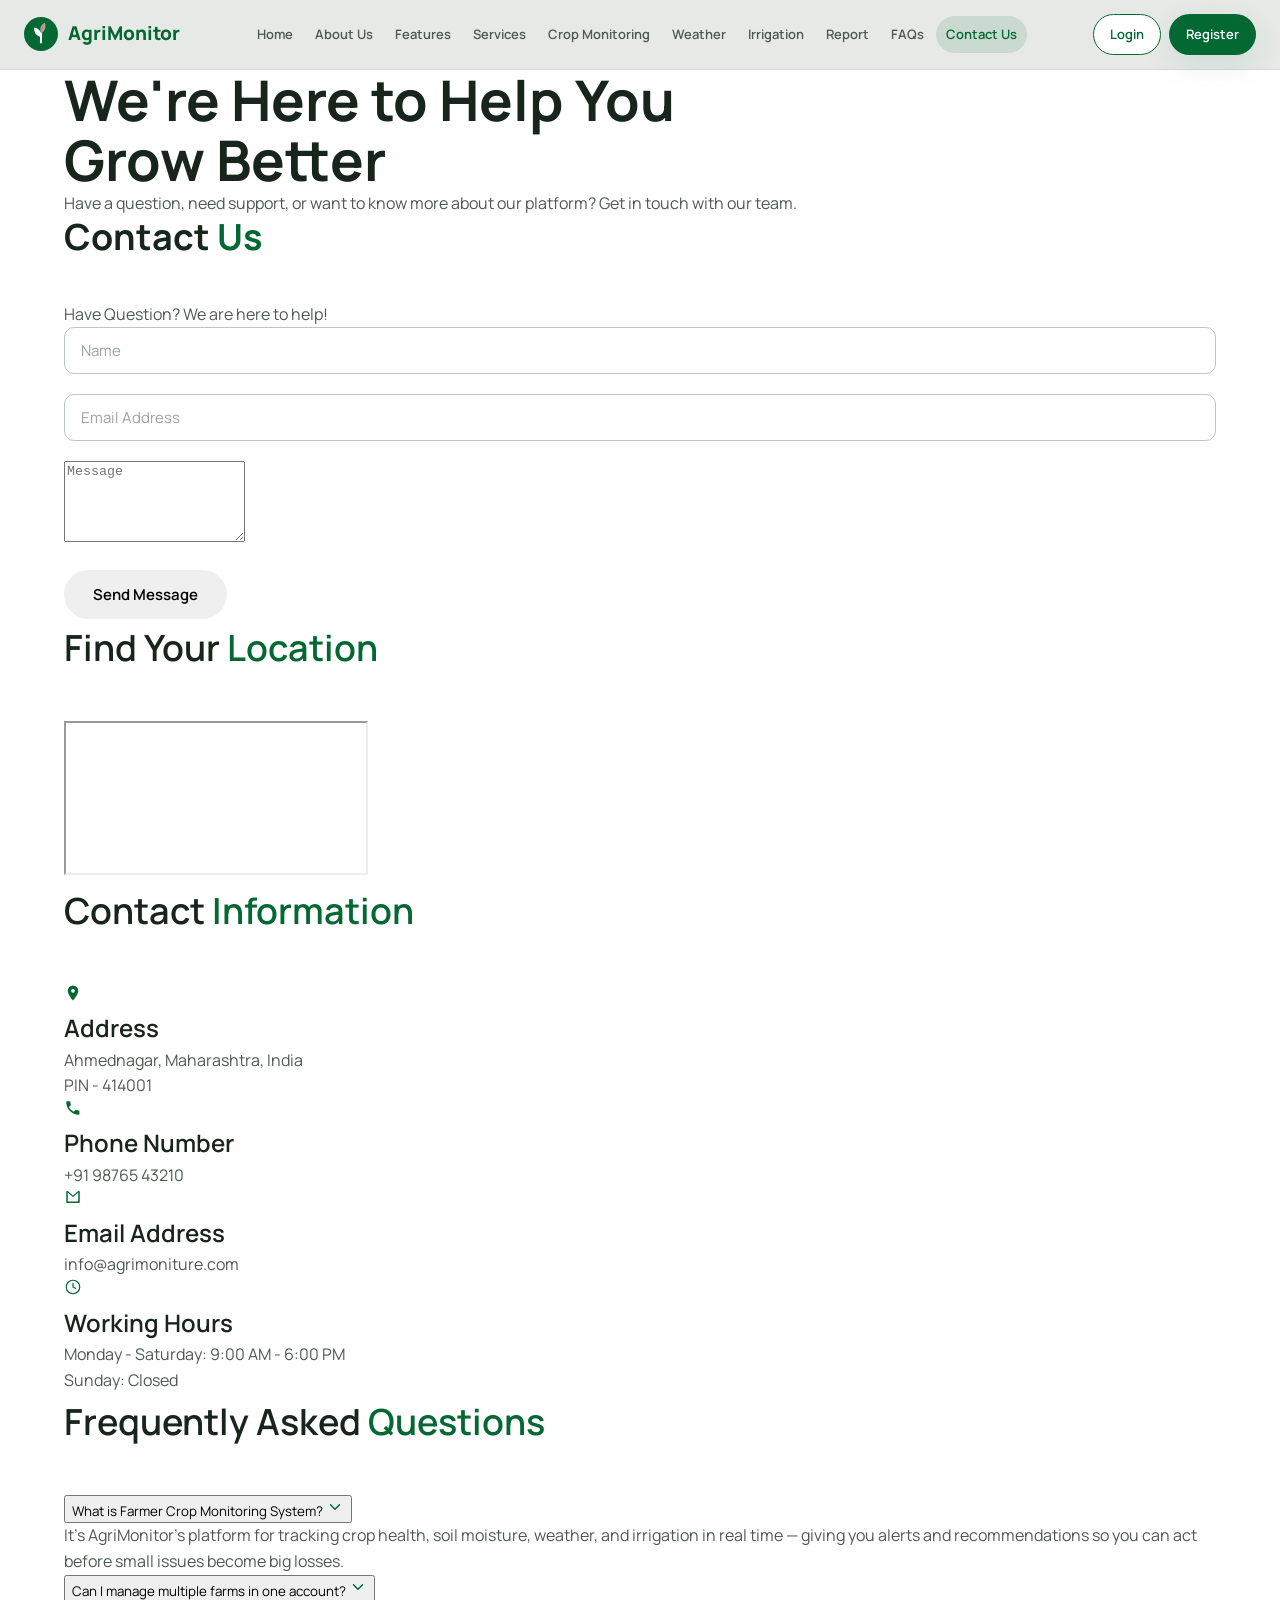
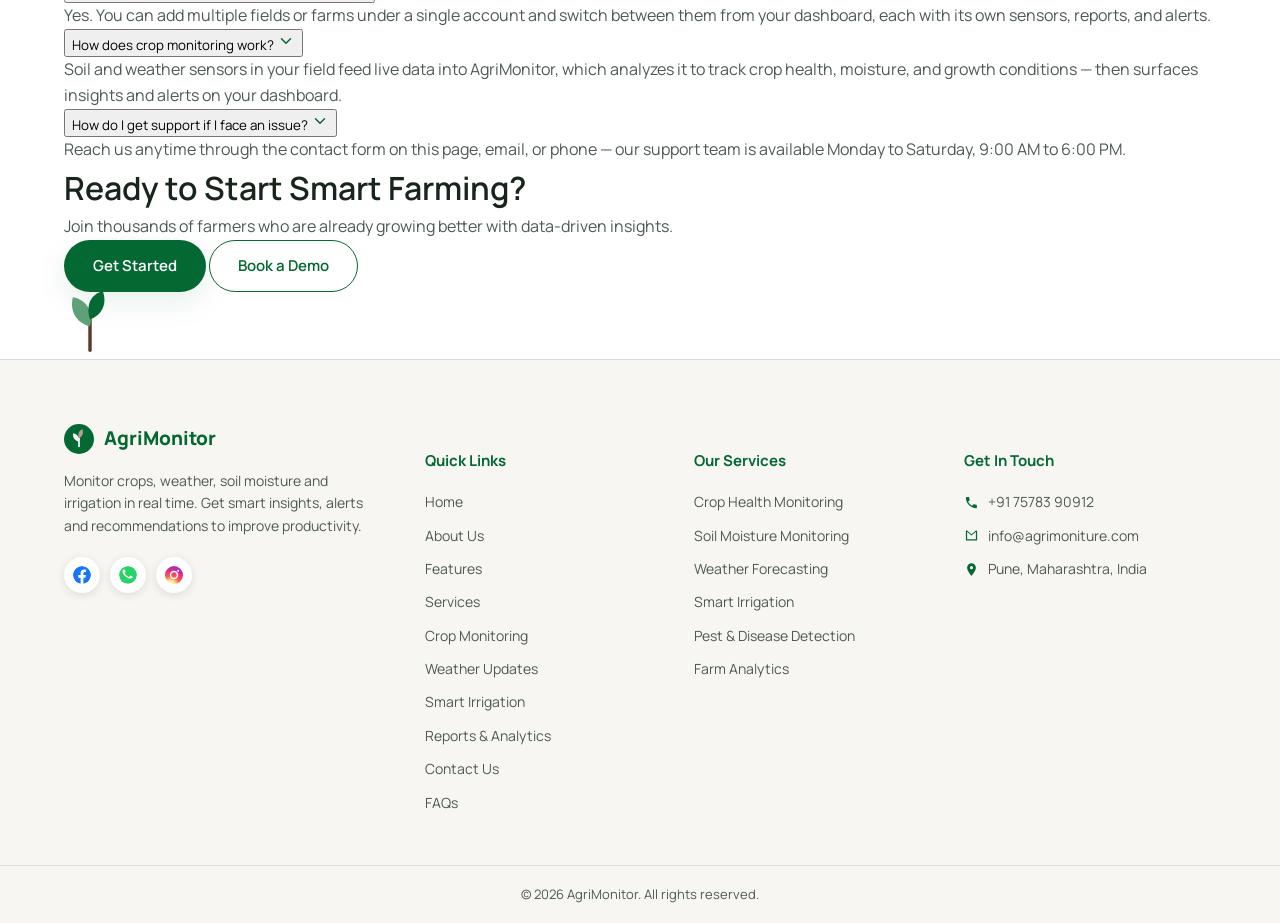
==== contact.html @ 592813de "Add files via upload" ====
<!DOCTYPE html>
<html lang="en">
<head>
<meta charset="UTF-8">
<meta name="viewport" content="width=device-width, initial-scale=1.0">
<title>Contact Us | AgriMonitor - Smart Farming, Better Tomorrow</title>
<link rel="preconnect" href="https://fonts.googleapis.com">
<link rel="preconnect" href="https://fonts.gstatic.com" crossorigin>
<link href="https://fonts.googleapis.com/css2?family=Manrope:wght@400;500;600;700;800&display=swap" rel="stylesheet">
<link rel="stylesheet" href="style.css">
</head>
<body>

<!-- ===== HEADER ===== -->
<header class="site-header" id="siteHeader">
  <div class="container header-inner">
    <a href="index.html" class="logo">
      <svg width="34" height="34" viewBox="0 0 36 36" fill="none" xmlns="http://www.w3.org/2000/svg">
        <circle cx="18" cy="18" r="18" fill="#036832"/>
        <path d="M18 27V17" stroke="#ffffff" stroke-width="2.2" stroke-linecap="round"/>
        <path d="M18 21c-5-1-8-5-7-10 5 1 8 5 7 10z" fill="#ffffff"/>
        <path d="M18 17c4-2 6-6 4-11-4 2-6 6-4 11z" fill="#B49D97"/>
      </svg>
      <div class="logo-text">
        <span class="logo-title">AgriMonitor</span>
        <span class="logo-sub">Smart Farming, Better Tomorrow</span>
      </div>
    </a>

    <nav class="main-nav" id="mainNav">
      <a href="index.html">Home</a>
      <a href="index.html#about">About Us</a>
      <a href="features.html">Features</a>
      <a href="services.html">Services</a>
      <a href="crop-monitoring.html">Crop Monitoring</a>
      <a href="weather.html">Weather</a>
      <a href="irrigation.html">Irrigation</a>
      <a href="report.html">Report</a>
      <a href="#faqs">FAQs</a>
      <a href="contact.html" class="active">Contact Us</a>
    </nav>

    <div class="header-actions">
      <a href="login.html" class="btn btn-outline">Login</a>
      <a href="register.html" class="btn btn-solid">Register</a>
      <button class="hamburger" id="hamburger" aria-label="Toggle menu" aria-expanded="false">
        <span></span><span></span><span></span>
      </button>
    </div>
  </div>
</header>

<main>

  <!-- ===== HERO ===== -->
  <section class="contact-hero">
    <div class="container">
      <h1>We're Here to Help You<br><span>Grow Better</span></h1>
      <p>Have a question, need support, or want to know more about our platform? Get in touch with our team.</p>
    </div>
  </section>

  <!-- ===== FORM + CONTACT INFO ===== -->
  <section class="contact-main">
    <div class="container contact-main-grid">

      <!-- Left column -->
      <div class="contact-left">
        <div class="contact-form-card">
          <h2 class="section-title">Contact <span>Us</span></h2>
          <p class="contact-form-sub">Have Question? We are here to help!</p>

          <form id="contactForm" novalidate>
            <div class="contact-form-row">
              <div class="form-group" id="contactNameGroup">
                <input type="text" id="contactName" name="name" placeholder="Name" required>
                <span class="field-error">Please enter your name.</span>
              </div>
              <div class="form-group" id="contactEmailGroup">
                <input type="email" id="contactEmail" name="email" placeholder="Email Address" required>
                <span class="field-error">Please enter a valid email address.</span>
              </div>
            </div>
            <div class="form-group" id="contactMessageGroup">
              <textarea id="contactMessage" name="message" rows="5" placeholder="Message" required></textarea>
              <span class="field-error">Please enter a message.</span>
            </div>

            <div class="form-success" id="contactSuccess">
              <svg viewBox="0 0 24 24" width="18" height="18"><path fill="currentColor" d="M12 2a10 10 0 100 20 10 10 0 000-20zm-1.2 14.4l-4.2-4.2 1.4-1.4 2.8 2.8 6-6 1.4 1.4-7.4 7.4z"/></svg>
              Thanks — your message has been sent. We'll get back to you shortly.
            </div>

            <button type="submit" class="btn btn-brown contact-submit">Send Message</button>
          </form>
        </div>

        <div class="contact-map-block">
          <h3 class="section-title">Find Your <span>Location</span></h3>
          <div class="contact-map">
            <iframe
              title="AgriMonitor location — Ahmednagar, Maharashtra, India"
              src="https://maps.google.com/maps?q=Ahmednagar%2C%20Maharashtra%2C%20India&t=&z=12&ie=UTF8&iwloc=&output=embed"
              loading="lazy"
              referrerpolicy="no-referrer-when-downgrade">
            </iframe>
          </div>
        </div>
      </div>

      <!-- Right column -->
      <div class="contact-right">
        <h3 class="section-title">Contact <span>Information</span></h3>

        <ul class="contact-info-list">
          <li class="contact-info-item">
            <span class="contact-info-icon">
              <svg viewBox="0 0 24 24" width="18" height="18"><path fill="#036832" d="M12 2a7 7 0 00-7 7c0 5.3 7 13 7 13s7-7.7 7-13a7 7 0 00-7-7zm0 9.5A2.5 2.5 0 1112 6.5a2.5 2.5 0 010 5z"/></svg>
            </span>
            <div>
              <h4>Address</h4>
              <p>Ahmednagar, Maharashtra, India<br>PIN - 414001</p>
            </div>
          </li>
          <li class="contact-info-item">
            <span class="contact-info-icon">
              <svg viewBox="0 0 24 24" width="18" height="18"><path fill="#036832" d="M6.6 10.8c1.4 2.7 3.6 4.9 6.3 6.3l2.1-2.1c.3-.3.7-.4 1-.2 1.1.4 2.3.6 3.6.6.6 0 1 .4 1 1V20c0 .6-.4 1-1 1C10.6 21 3 13.4 3 4c0-.6.4-1 1-1h3.5c.6 0 1 .4 1 1 0 1.3.2 2.5.6 3.6.1.4 0 .8-.3 1L6.6 10.8z"/></svg>
            </span>
            <div>
              <h4>Phone Number</h4>
              <p><a class="contact-info-link" href="tel:+919876543210">+91 98765 43210</a></p>
            </div>
          </li>
          <li class="contact-info-item">
            <span class="contact-info-icon">
              <svg viewBox="0 0 24 24" width="18" height="18"><path fill="#036832" d="M4 4h16a1 1 0 011 1v14a1 1 0 01-1 1H4a1 1 0 01-1-1V5a1 1 0 011-1zm8 8L5 6v12h14V6l-7 6zm0-2l7-6H5l7 6z"/></svg>
            </span>
            <div>
              <h4>Email Address</h4>
              <p><a class="contact-info-link" href="https://mail.google.com/mail/?view=cm&fs=1&to=info@agrimoniture.com" target="_blank" rel="noopener">info@agrimoniture.com</a></p>
            </div>
          </li>
          <li class="contact-info-item">
            <span class="contact-info-icon">
              <svg viewBox="0 0 24 24" width="18" height="18"><circle cx="12" cy="12" r="9" stroke="#036832" stroke-width="1.6" fill="none"/><path d="M12 7v5l3.5 2" stroke="#036832" stroke-width="1.6" stroke-linecap="round" fill="none"/></svg>
            </span>
            <div>
              <h4>Working Hours</h4>
              <p>Monday - Saturday: 9:00 AM - 6:00 PM<br>Sunday: Closed</p>
            </div>
          </li>
        </ul>

        <h3 class="section-title" id="faqs">Frequently Asked <span>Questions</span></h3>

        <div class="faq-list">
          <div class="faq-item">
            <button class="faq-question" aria-expanded="false">
              <span>What is Farmer Crop Monitoring System?</span>
              <svg class="faq-chevron" viewBox="0 0 24 24" width="18" height="18"><path d="M6 9l6 6 6-6" stroke="#036832" stroke-width="2" fill="none" stroke-linecap="round" stroke-linejoin="round"/></svg>
            </button>
            <div class="faq-answer">
              <p>It's AgriMonitor's platform for tracking crop health, soil moisture, weather, and irrigation in real time — giving you alerts and recommendations so you can act before small issues become big losses.</p>
            </div>
          </div>

          <div class="faq-item">
            <button class="faq-question" aria-expanded="false">
              <span>Can I manage multiple farms in one account?</span>
              <svg class="faq-chevron" viewBox="0 0 24 24" width="18" height="18"><path d="M6 9l6 6 6-6" stroke="#036832" stroke-width="2" fill="none" stroke-linecap="round" stroke-linejoin="round"/></svg>
            </button>
            <div class="faq-answer">
              <p>Yes. You can add multiple fields or farms under a single account and switch between them from your dashboard, each with its own sensors, reports, and alerts.</p>
            </div>
          </div>

          <div class="faq-item">
            <button class="faq-question" aria-expanded="false">
              <span>How does crop monitoring work?</span>
              <svg class="faq-chevron" viewBox="0 0 24 24" width="18" height="18"><path d="M6 9l6 6 6-6" stroke="#036832" stroke-width="2" fill="none" stroke-linecap="round" stroke-linejoin="round"/></svg>
            </button>
            <div class="faq-answer">
              <p>Soil and weather sensors in your field feed live data into AgriMonitor, which analyzes it to track crop health, moisture, and growth conditions — then surfaces insights and alerts on your dashboard.</p>
            </div>
          </div>

          <div class="faq-item">
            <button class="faq-question" aria-expanded="false">
              <span>How do I get support if I face an issue?</span>
              <svg class="faq-chevron" viewBox="0 0 24 24" width="18" height="18"><path d="M6 9l6 6 6-6" stroke="#036832" stroke-width="2" fill="none" stroke-linecap="round" stroke-linejoin="round"/></svg>
            </button>
            <div class="faq-answer">
              <p>Reach us anytime through the contact form on this page, email, or phone — our support team is available Monday to Saturday, 9:00 AM to 6:00 PM.</p>
            </div>
          </div>
        </div>
      </div>

    </div>
  </section>

  <!-- ===== CTA ===== -->
  <section class="contact-cta">
    <div class="container contact-cta-inner">
      <div class="contact-cta-copy">
        <h3>Ready to Start Smart Farming?</h3>
        <p>Join thousands of farmers who are already growing better with data-driven insights.</p>
      </div>
      <div class="contact-cta-actions">
        <a href="register.html" class="btn btn-solid">Get Started</a>
        <a href="#" class="btn btn-outline">Book a Demo</a>
      </div>
      <div class="contact-cta-art" aria-hidden="true">
        <svg viewBox="0 0 60 70" width="52" height="60">
          <path d="M30 68V32" stroke="#5a3a2a" stroke-width="4" stroke-linecap="round"/>
          <path d="M30 40c-16-4-24-18-20-34 16 3 24 16 20 34z" fill="#5fa176"/>
          <path d="M30 32c15-6 20-19 15-33-15 4-20 17-15 33z" fill="#036832"/>
        </svg>
      </div>
    </div>
  </section>

</main>

<!-- ===== FOOTER ===== -->
<footer class="site-footer">
  <div class="container footer-grid">
    <div class="footer-brand">
      <a href="index.html" class="logo">
        <svg width="30" height="30" viewBox="0 0 36 36" fill="none" xmlns="http://www.w3.org/2000/svg">
          <circle cx="18" cy="18" r="18" fill="#036832"/>
          <path d="M18 27V17" stroke="#ffffff" stroke-width="2" stroke-linecap="round"/>
          <path d="M18 21c-5-1-8-5-7-10 5 1 8 5 7 10z" fill="#ffffff"/>
          <path d="M18 17c4-2 6-6 4-11-4 2-6 6-4 11z" fill="#B49D97"/>
        </svg>
        <div class="logo-text">
          <span class="logo-title">AgriMonitor</span>
          <span class="logo-sub">Smart Farming, Better Tomorrow</span>
        </div>
      </a>
      <p>Monitor crops, weather, soil moisture and irrigation in real time. Get smart insights, alerts and recommendations to improve productivity.</p>
      <div class="social-row">
        <a href="#" aria-label="Facebook" class="social-icon social-icon--facebook">
          <svg viewBox="0 0 24 24" width="18" height="18"><path fill="#1877F2" d="M24 12.07C24 5.4 18.63 0 12 0S0 5.4 0 12.07C0 18.1 4.39 23.1 10.13 24v-8.44H7.08v-3.49h3.05V9.41c0-3.02 1.79-4.7 4.53-4.7 1.31 0 2.68.24 2.68.24v2.97h-1.51c-1.49 0-1.95.93-1.95 1.89v2.26h3.32l-.53 3.49h-2.79V24C19.61 23.1 24 18.1 24 12.07z"/></svg>
        </a>
        <a href="#" aria-label="WhatsApp" class="social-icon social-icon--whatsapp">
          <svg viewBox="0 0 24 24" width="18" height="18"><path fill="#25D366" d="M12 0C5.4 0 .1 5.3.1 11.9c0 2.1.6 4.1 1.6 5.9L0 24l6.3-1.7c1.7.9 3.7 1.4 5.7 1.4 6.6 0 11.9-5.3 11.9-11.9C23.9 5.3 18.6 0 12 0z"/><path fill="#fff" d="M17.5 15.3c-.3.7-1.5 1.4-2.1 1.4-.5.1-1.2.1-2-.2-.5-.2-1.1-.4-1.9-.7-3.2-1.4-5.3-4.6-5.5-4.8-.2-.2-1.3-1.7-1.3-3.3s.8-2.3 1.1-2.7c.3-.3.6-.4.8-.4h.6c.2 0 .4 0 .6.5.3.6.9 2.1 1 2.3.1.2.1.4 0 .6-.1.2-.2.4-.4.6-.2.2-.4.5-.5.6-.2.2-.4.4-.2.8.2.4 1 1.6 2.1 2.6 1.4 1.3 2.6 1.7 3 1.9.4.2.6.2.8-.1.2-.3.9-1 1.1-1.4.2-.4.5-.3.8-.2s2 .9 2.3 1.1.6.3.6.5c.1.2.1.9-.2 1.6z"/></svg>
        </a>
        <a href="#" aria-label="Instagram" class="social-icon social-icon--instagram">
          <svg viewBox="0 0 24 24" width="18" height="18"><defs><radialGradient id="igGrad5" cx="30%" cy="107%" r="150%"><stop offset="0%" stop-color="#fdf497"/><stop offset="15%" stop-color="#fdf497"/><stop offset="35%" stop-color="#fd5949"/><stop offset="60%" stop-color="#d6249f"/><stop offset="90%" stop-color="#285AEB"/></radialGradient></defs><rect width="24" height="24" rx="6" fill="url(#igGrad5)"/><path fill="#fff" d="M12 6.4a5.6 5.6 0 100 11.2 5.6 5.6 0 000-11.2zm0 9.2a3.6 3.6 0 110-7.2 3.6 3.6 0 010 7.2zM18.9 6.2a1.3 1.3 0 11-2.6 0 1.3 1.3 0 012.6 0z"/></svg>
        </a>
      </div>
    </div>

    <div class="footer-col">
      <h5>Quick Links</h5>
      <a href="index.html">Home</a>
      <a href="index.html#about">About Us</a>
      <a href="features.html">Features</a>
      <a href="services.html">Services</a>
      <a href="crop-monitoring.html">Crop Monitoring</a>
      <a href="weather.html">Weather Updates</a>
      <a href="irrigation.html">Smart Irrigation</a>
      <a href="report.html">Reports &amp; Analytics</a>
      <a href="contact.html">Contact Us</a>
      <a href="#faqs">FAQs</a>
    </div>

    <div class="footer-col">
      <h5>Our Services</h5>
      <a href="services.html">Crop Health Monitoring</a>
      <a href="services.html">Soil Moisture Monitoring</a>
      <a href="services.html">Weather Forecasting</a>
      <a href="services.html">Smart Irrigation</a>
      <a href="services.html">Pest &amp; Disease Detection</a>
      <a href="services.html">Farm Analytics</a>
    </div>

    <div class="footer-col footer-contact">
      <h5>Get In Touch</h5>
      <a class="contact-link" href="tel:+917578390912"><svg viewBox="0 0 24 24" width="15" height="15"><path fill="currentColor" d="M6.6 10.8c1.4 2.7 3.6 4.9 6.3 6.3l2.1-2.1c.3-.3.7-.4 1-.2 1.1.4 2.3.6 3.6.6.6 0 1 .4 1 1V20c0 .6-.4 1-1 1C10.6 21 3 13.4 3 4c0-.6.4-1 1-1h3.5c.6 0 1 .4 1 1 0 1.3.2 2.5.6 3.6.1.4 0 .8-.3 1L6.6 10.8z"/></svg> +91 75783 90912</a>
      <a class="contact-link" href="https://mail.google.com/mail/?view=cm&amp;fs=1&amp;to=info@agrimoniture.com" target="_blank" rel="noopener"><svg viewBox="0 0 24 24" width="15" height="15"><path fill="currentColor" d="M4 4h16a1 1 0 011 1v14a1 1 0 01-1 1H4a1 1 0 01-1-1V5a1 1 0 011-1zm8 8L5 6v12h14V6l-7 6zm0-2l7-6H5l7 6z"/></svg> info@agrimoniture.com</a>
      <a class="contact-link" href="https://www.google.com/maps/search/?api=1&amp;query=Pune,+Maharashtra,+India" target="_blank" rel="noopener"><svg viewBox="0 0 24 24" width="15" height="15"><path fill="currentColor" d="M12 2a7 7 0 00-7 7c0 5.3 7 13 7 13s7-7.7 7-13a7 7 0 00-7-7zm0 9.5A2.5 2.5 0 1112 6.5a2.5 2.5 0 010 5z"/></svg> Pune, Maharashtra, India</a>
    </div>
  </div>
  <div class="footer-bottom">
    <div class="container">
      <p>© 2026 AgriMonitor. All rights reserved.</p>
    </div>
  </div>
</footer>

<script src="script.js"></script>
<script src="contact.js"></script>
</body>
</html>
---- style.css ----
/* =========================================================
   AgriMonitor — About Us
   Style guide: Manrope font | Primary #036832 / #702D1B
   Secondary #A3B7A7 / #B49D97 / #BDC7BF
   Modern, clean, minimal, agriculture theme, soft shadows, rounded corners
   ========================================================= */

:root{
  /* Color palette (from style guide) */
  --green:        #036832;
  --green-dark:   #024d25;
  --brown:        #702D1B;
  --sage:         #A3B7A7;
  --clay:         #B49D97;
  --mist:         #BDC7BF;
  --cream:        #F7F6F2;
  --header-grey:  #E6E9E6;
  --ink:          #17251c;
  --ink-soft:     #4d5a51;
  --white:        #ffffff;

  /* Typography scale */
  --h1: 56px;
  --h2: 36px;
  --h3: 32px;
  --h4: 24px;
  --body: 16px;
  --caption: 13px;

  /* Radii & shadow */
  --radius-sm: 10px;
  --radius-md: 16px;
  --radius-lg: 24px;
  --shadow-soft: 0 10px 30px rgba(3,104,50,0.10);
  --shadow-card: 0 8px 24px rgba(23,37,28,0.08);

  --container: 1200px;
}

*,*::before,*::after{ box-sizing: border-box; }
html{ scroll-behavior: smooth; }
body{
  margin:0;
  font-family:'Manrope', -apple-system, BlinkMacSystemFont, 'Segoe UI', sans-serif;
  font-size: var(--body);
  color: var(--ink);
  background: var(--white);
  line-height: 1.6;
  -webkit-font-smoothing: antialiased;
  overflow-x: hidden;
}
img{ max-width:100%; display:block; }
a{ color:inherit; text-decoration:none; }
ul{ list-style:none; margin:0; padding:0; }
button{ font-family:inherit; cursor:pointer; }

.container{
  width:100%;
  max-width: var(--container);
  margin:0 auto;
  padding: 0 24px;
}

h1,h2,h3,h4{ margin:0; font-weight:700; color: var(--ink); }
h1{ font-size: var(--h1); line-height:1.08; }
h2{ font-size: var(--h2); line-height:1.15; }
h3{ font-size: var(--h3); font-weight:600; }
h4{ font-size: var(--h4); font-weight:600; }
p{ margin:0; color: var(--ink-soft); }

.section-title{
  font-size: clamp(26px, 3.6vw, var(--h2));
  margin-bottom: 44px;
}
.section-title.center{ text-align:center; }
.section-title span{ color: var(--green); }

/* Buttons */
.btn{
  display: inline-flex;
  align-items: center;
  justify-content: center;
  border-radius: 999px;
  padding: 13px 28px;
  font-weight:600;
  font-size:15px;
  border: 1.5px solid transparent;
  transition: transform .18s ease, box-shadow .18s ease, background .18s ease, color .18s ease;
  white-space: nowrap;
  text-decoration: none;
  cursor: pointer;
}
.btn:hover{ transform: translateY(-2px); }
.btn-solid{ background: var(--green); color:#fff; box-shadow: var(--shadow-soft); }
.btn-solid:hover{ background: var(--green-dark); }
.btn-outline{ background: var(--white); color: var(--green); border-color: var(--green); }
.btn-outline:hover{ background: rgba(3,104,50,0.06); }
.btn-outline-light{ background: rgba(255,255,255,0.92); color: var(--green); border-color: transparent; }
.btn-outline-light:hover{ background: #fff; }
.btn-lg{ padding: 15px 32px; font-size:16px; }

/* =========================
   HEADER
========================= */
.site-header{
  position: sticky; top:0; z-index: 100;
  background: var(--header-grey);
  border-bottom: 1px solid rgba(0,0,0,0.08);
}
.site-header .container{
  max-width: 1400px;
}
.header-inner{
  display:flex; align-items:center; justify-content:space-between;
  gap: 16px; padding-top:14px; padding-bottom:14px;
}
.logo{ display:flex; align-items:center; gap:10px; flex-shrink:0; margin:0; }
.logo-text{ display:flex; flex-direction:column; line-height:1.15; }
.logo-title{ font-weight:800; font-size:19px; color: var(--green); }
.logo-sub{ font-size:11px; color: var(--ink-soft); letter-spacing:.02em; white-space:nowrap; }

.main-nav{
  display:flex; align-items:center; gap:2px;
  flex-wrap: nowrap;
  flex: 1 1 auto;
  justify-content:center;
  overflow-x: auto;
  scrollbar-width: none;
  -ms-overflow-style: none;
}
.main-nav::-webkit-scrollbar{ display:none; }
.main-nav a{
  font-size:13.5px; font-weight:600; color: var(--ink-soft);
  white-space:nowrap;
  padding:8px 13px;
  border-radius:999px;
  transition: background .18s ease, color .18s ease;
  flex-shrink:0;
}
.main-nav a:hover, .main-nav a.active{
  color: var(--green);
  background: rgba(3,104,50,0.12);
}

.header-actions{ display:flex; align-items:center; gap:10px; flex-shrink:0; }
.header-actions .btn{ padding:10px 20px; font-size:13.5px; white-space:nowrap; }

.hamburger{
  display:none; flex-direction:column; justify-content:center; gap:5px;
  width:38px; height:38px; background:none; border:none; padding:0;
}
.hamburger span{ display:block; height:2.5px; width:100%; background: var(--green); border-radius:2px; transition: all .25s ease; }
.hamburger.open span:nth-child(1){ transform: translateY(7.5px) rotate(45deg); }
.hamburger.open span:nth-child(2){ opacity:0; }
.hamburger.open span:nth-child(3){ transform: translateY(-7.5px) rotate(-45deg); }

/* =========================
   HERO
========================= */
.hero{
  position: relative;
  overflow:hidden;
  padding: 80px 0 64px;
  min-height: 560px;
  display:flex;
  align-items:center;
}
.hero-media{
  position:absolute; inset:0;
  background-image: url('https://images.unsplash.com/photo-1625246333195-78d9c38ad449?q=80&w=1600&auto=format&fit=crop');
  background-size: cover; background-position: center;
}
.hero-overlay{
  position:absolute; inset:0;
  background: linear-gradient(100deg,
    rgba(247,246,242,0.95) 0%,
    rgba(247,246,242,0.9) 30%,
    rgba(247,246,242,0.55) 52%,
    rgba(247,246,242,0.12) 70%,
    rgba(247,246,242,0.05) 100%);
}
.hero-grid{
  position:relative;
  z-index:2;
  width:100%;
  display:grid;
  grid-template-columns: 1.15fr 0.85fr;
  align-items:start;
  gap: 34px;
}
.hero-left{ text-align:left; padding-top:12px; }
.hero-title{ margin-bottom:22px; }
.hero-title span{ color: var(--green); }
.hero-text{
  max-width: 560px; margin: 0 0 32px;
  font-size: 17px; color: var(--ink-soft);
}
.hero-ctas{ display:flex; gap:16px; justify-content:flex-start; flex-wrap:wrap; }

.hero-right{
  position:relative;
  display:flex; flex-direction:column; align-items:flex-end;
  padding-top: 20px;
}
.hero-quote{
  margin: 0; max-width: 300px; align-self:flex-end;
  background: var(--white);
  border-radius: var(--radius-md);
  box-shadow: var(--shadow-card);
  padding: 22px 26px 22px 30px;
  font-size: 15.5px; font-weight:600; color: var(--ink);
  text-align:left; position:relative;
  border-left: 4px solid var(--brown);
}
.quote-mark{ color: var(--brown); font-size:34px; line-height:0; display:inline-block; vertical-align:-10px; margin-right:2px; font-weight:800; }

/* =========================
   FEATURE STRIP
========================= */
.feature-strip{
  background: var(--green);
  padding: 0;
  position: relative;
  margin-top: -70px;
  z-index: 5;
}
.feature-strip .container{ position:relative; padding-left:24px; padding-right:24px; }
.feature-strip-track{
  display:flex; gap:18px;
  overflow-x:auto;
  padding: 34px 0;
  scroll-snap-type: x proximity;
  scrollbar-width: none;
}
.feature-strip-track::-webkit-scrollbar{ display:none; }
.feature-card{
  scroll-snap-align: start;
  flex: 0 0 200px;
  background: rgba(255,255,255,0.08);
  border: 1px solid rgba(255,255,255,0.18);
  border-radius: var(--radius-md);
  padding: 22px 18px;
  backdrop-filter: blur(2px);
  transition: transform .2s ease, background .2s ease;
}
.feature-card:hover{ transform: translateY(-4px); background: rgba(255,255,255,0.14); }
.feature-icon{
  width:44px; height:44px; border-radius:12px;
  background: #fff;
  display:flex; align-items:center; justify-content:center;
  margin-bottom:14px;
}
.feature-icon svg{ width:22px; height:22px; }
.feature-card h4{ color:#fff; font-size:16px; margin-bottom:6px; }
.feature-card p{ color: rgba(255,255,255,0.78); font-size:13.5px; line-height:1.5; }

.scroll-btn{
  display:flex;
  position:absolute; top:50%; transform: translateY(-50%);
  width:40px; height:40px; border-radius:50%;
  background: var(--brown); border:none;
  align-items:center; justify-content:center;
  box-shadow: 0 4px 14px rgba(0,0,0,0.25);
  cursor:pointer;
  transition: opacity .2s ease, transform .2s ease;
  z-index: 5;
}
.scroll-btn--right{ right:8px; }
.scroll-btn--left{ left:8px; }
.scroll-btn:hover{ transform: translateY(-50%) scale(1.06); }
.scroll-btn:disabled{ opacity:0; pointer-events:none; }

/* =========================
   WHO WE ARE
========================= */
.who-we-are{ padding: 100px 0 90px; background: var(--white); }
.who-grid{
  display:grid; grid-template-columns: 0.85fr 1.15fr; gap: 40px; align-items:center;
}
.who-img{
  border-radius: var(--radius-lg);
  overflow:hidden; box-shadow: var(--shadow-card);
  aspect-ratio: 4/5;
  background: #eef1ec;
}
.who-img-photo{ width:100%; height:100%; display:block; object-fit:cover; }
.who-text{
  background: var(--white);
  border: 1.5px solid var(--brown);
  border-radius: var(--radius-md);
  padding: 38px 40px;
}
.who-text p{ font-size:16.5px; color: var(--ink-soft); }

/* =========================
   WHAT WE DO
========================= */
.what-we-do{ padding: 90px 0; background: var(--cream); }
.values-grid{
  display:grid; grid-template-columns: repeat(4, 1fr); gap: 22px;
}
.value-card{
  background: var(--white);
  border-radius: var(--radius-md);
  padding: 32px 24px;
  text-align:center;
  box-shadow: var(--shadow-card);
  border: 1px solid rgba(163,183,167,0.35);
  transition: transform .2s ease, box-shadow .2s ease;
}
.value-card:hover{ transform: translateY(-6px); box-shadow: var(--shadow-soft); }
.value-icon{
  width:56px; height:56px; margin: 0 auto 16px;
  background: rgba(3,104,50,0.08);
  border-radius:50%;
  display:flex; align-items:center; justify-content:center;
}
.value-icon svg{ width:26px; height:26px; }
.value-card h4{ margin-bottom:8px; font-size:17px; }
.value-card p{ font-size:14px; }

/* =========================
   MISSION / VISION / GOAL
========================= */
.mvg{ padding: 90px 0 100px; background: var(--white); }
.mvg-grid{ display:grid; grid-template-columns: 1.15fr 0.85fr; gap: 40px; align-items:stretch; }
.mvg-list{ display:flex; flex-direction:column; gap:18px; }
.mvg-item{
  display:flex; gap:18px;
  background: var(--cream);
  border-radius: var(--radius-md);
  padding: 26px 28px;
  border-left: 4px solid var(--green);
}
.mvg-icon{
  width:44px; height:44px; flex-shrink:0; border-radius:12px;
  background: rgba(3,104,50,0.08);
  display:flex; align-items:center; justify-content:center;
}
.mvg-icon svg{ width:22px; height:22px; }
.mvg-item h4{ margin-bottom:8px; }
.mvg-item p{ font-size:15px; }
.mvg-img{ border-radius: var(--radius-lg); overflow:hidden; box-shadow: var(--shadow-card); background:#fdf3dd; }
.mvg-img img{ width:100%; height:100%; display:block; object-fit:cover; }

/* =========================
   STATS
========================= */
.stats{ background: var(--clay); padding: 42px 0; }
.stats-grid{
  display:flex; align-items:center; justify-content:space-between; flex-wrap:wrap; gap: 24px;
}
.stat{ display:flex; flex-direction:column; align-items:center; text-align:center; gap:4px; min-width: 110px; }
.stat-icon-badge{
  width:44px; height:44px;
  border-radius:50%;
  background: rgba(255,255,255,0.55);
  display:flex; align-items:center; justify-content:center;
  margin-bottom:6px;
}
.stat-icon-badge svg{ width:22px; height:22px; }
.stat strong{ font-size: 30px; font-weight:800; color: var(--brown); }
.stat span{ font-size: 13px; color: var(--ink); font-weight:500; }
.stat-divider{ width:1px; height:38px; background: rgba(23,37,28,0.25); }

/* =========================
   FOOTER
========================= */
.site-footer{ background: var(--cream); border-top: 1px solid rgba(163,183,167,0.4); }
.footer-grid{
  display:grid; grid-template-columns: 1.4fr 1fr 1fr 1.1fr; gap: 40px;
  padding: 64px 24px 40px;
}
.footer-brand p{ margin: 16px 0 20px; font-size:14px; max-width: 300px; }
.social-row{ display:flex; gap:10px; }
.social-icon{
  width:36px; height:36px; border-radius:50%;
  background: #fff;
  box-shadow: 0 2px 8px rgba(23,37,28,0.12);
  display:flex; align-items:center; justify-content:center;
  transition: transform .2s ease, box-shadow .2s ease;
}
.social-icon svg{ border-radius:50%; }
.social-icon:hover{ transform: translateY(-3px); box-shadow: 0 6px 16px rgba(23,37,28,0.18); }

.footer-col h5{ font-size:15px; font-weight:700; color: var(--green); margin-bottom:18px; }
.footer-col a{ display:block; font-size:14px; color: var(--ink-soft); margin-bottom:11px; }
.footer-col a:hover{ color: var(--green); }
.contact-link{ display:flex !important; align-items:center; gap:9px; font-size:13.5px; margin-bottom:14px; color: var(--ink-soft); cursor:pointer; }
.contact-link:hover{ color: var(--green); }
.contact-link svg{ color: var(--green); flex-shrink:0; }

.footer-bottom{
  border-top: 1px solid rgba(163,183,167,0.4);
  padding: 18px 0; text-align:center;
  font-size: 13px; color: var(--ink-soft);
}

/* =========================================================
   RESPONSIVE
   ========================================================= */

/* Laptops: tighten header so all 9 nav items stay on one line, no wrap */
@media (max-width: 1440px){
  .logo-sub{ display:none; }
  .main-nav a{ font-size:13px; padding:8px 10px; }
  .header-actions{ gap:8px; }
  .header-actions .btn{ padding:9px 16px; font-size:13px; }
}

/* Large tablets / small desktops */
@media (max-width: 1100px){
  .who-grid, .mvg-grid{ grid-template-columns: 1fr; }
  .who-img{ aspect-ratio: 16/8; order:-1; }
  .mvg-img{ min-height: 280px; order:-1; }
  .values-grid{ grid-template-columns: repeat(2, 1fr); }
  .footer-grid{ grid-template-columns: 1fr 1fr; }
}

/* Tablets */
@media (max-width: 860px){
  :root{ --h1: 42px; --h2: 30px; }
  .main-nav{
    position:fixed; top:70px; left:0; right:0; bottom:0;
    background:#fff; flex-direction:column; align-items:flex-start;
    padding: 24px; gap:6px; overflow-y:auto;
    transform: translateX(-100%);
    transition: transform .3s ease;
    z-index: 90;
  }
  .main-nav.open{ transform: translateX(0); }
  .main-nav a{ width:100%; padding:12px 8px; border-bottom:1px solid rgba(0,0,0,0.06); font-size:16px; }
  .header-actions .btn-outline{ display:none; }
  .hamburger{ display:flex; }

  .hero{ padding-top:48px; padding-bottom:56px; }
  .hero-grid{ grid-template-columns:1fr; text-align:center; }
  .hero-left{ text-align:center; }
  .hero-text{ font-size:15.5px; margin-left:auto; margin-right:auto; }
  .hero-ctas{ justify-content:center; }
  .hero-right{ align-items:center; order:-1; margin-bottom:8px; }
  .hero-quote{ margin-left:auto; margin-right:auto; align-self:center; }

  .feature-strip{ margin-top:-40px; }
  .feature-strip-track{ padding: 26px 0; }

  .who-we-are, .what-we-do, .mvg{ padding: 64px 0; }
  .values-grid{ grid-template-columns: repeat(2, 1fr); gap:16px; }

  .stats-grid{ justify-content:center; }
  .stat-divider{ display:none; }

  .footer-grid{ grid-template-columns: 1fr 1fr; gap:30px; padding-top:48px; }
}

/* Mobile */
@media (max-width: 560px){
  :root{ --h1: 34px; --h2: 26px; --h3: 22px; --h4: 19px; }
  .container{ padding: 0 18px; }
  .header-inner{ padding-top:12px; padding-bottom:12px; }
  .logo-sub{ display:none; }
  .header-actions .btn-solid{ padding: 9px 18px; font-size:13px; }

  .hero{ padding-top:36px; padding-bottom:44px; }
  .hero-ctas{ flex-direction:column; align-items:stretch; }
  .hero-ctas .btn{ width:100%; }
  .hero-quote{ max-width:100%; }

  .feature-strip{ margin-top:-30px; }
  .feature-card{ flex-basis: 168px; padding:18px 16px; }

  .who-text{ padding: 26px 22px; }

  .values-grid{ grid-template-columns: 1fr; }

  .mvg-item{ flex-direction:column; gap:10px; padding:22px; }

  .stats{ padding:32px 0; }
  .stat{ min-width: 42%; }
  .stat strong{ font-size:24px; }

  .footer-grid{ grid-template-columns: 1fr; padding: 44px 18px 30px; gap:30px; }
  .footer-brand p{ max-width:none; }
}

/* =========================================================
   CROP MONITORING DASHBOARD
   ========================================================= */
.cm-hero{ background: var(--cream); padding: 64px 0 50px; }
.cm-hero-grid{ display:grid; grid-template-columns: 1.15fr 0.85fr; align-items:center; gap:30px; }
.cm-title{ font-size: clamp(30px, 4.2vw, 46px); margin-bottom:18px; }
.cm-title span{ color: var(--green); }
.cm-subtitle{ font-size:16px; color: var(--ink-soft); max-width:480px; margin-bottom:26px; }
.cm-hero-art{ display:flex; justify-content:center; }
.cm-hero-art .hero-art-svg{ width:100%; max-width:340px; height:auto; }

.cm-info-bar{ padding: 26px 0; background: var(--white); margin-top:-1px; }
.cm-info-grid{ display:grid; grid-template-columns: repeat(3, 1fr); gap:20px; }
.cm-info-card{
  display:flex; align-items:center; gap:14px;
  background: var(--mist);
  border-radius: var(--radius-md);
  padding: 18px 22px;
}
.cm-info-icon{
  width:42px; height:42px; border-radius:50%;
  background: rgba(255,255,255,0.6);
  display:flex; align-items:center; justify-content:center;
  flex-shrink:0;
}
.cm-info-icon svg{ width:20px; height:20px; }
.cm-info-label{ display:block; font-size:12.5px; color: var(--ink-soft); margin-bottom:2px; }
.cm-info-value{ font-size:15px; font-weight:700; color: var(--ink); }

.cm-overview{ padding: 66px 0 20px; }
.overview-grid{
  display:grid;
  grid-template-columns: 1.3fr repeat(4, 1fr);
  gap: 18px;
}
.donut-card{
  border: 1.5px solid var(--brown);
  border-radius: var(--radius-md);
  padding: 24px;
  display:flex; align-items:center; gap:18px;
}
.donut-wrap{ width:110px; height:110px; flex-shrink:0; }
.donut-svg{ width:100%; height:100%; }
.donut-legend{ display:flex; flex-direction:column; gap:8px; font-size:13.5px; }
.donut-legend li{ list-style:none; display:flex; align-items:center; gap:8px; }
.dot{ width:10px; height:10px; border-radius:50%; flex-shrink:0; }
.dot--green{ background: var(--green); }
.dot--amber{ background: #e8a83c; }
.dot--red{ background: #d9532b; }

.stat-card{
  background: var(--white);
  border: 1px solid rgba(163,183,167,0.4);
  border-radius: var(--radius-md);
  padding: 22px 18px;
  box-shadow: var(--shadow-card);
  text-align:left;
}
.stat-icon{
  width:38px; height:38px; border-radius:50%;
  background: var(--cream);
  display:flex; align-items:center; justify-content:center;
  margin-bottom:14px;
}
.stat-icon svg{ width:18px; height:18px; }
.stat-card h4{ font-size:14px; color: var(--ink-soft); font-weight:600; margin-bottom:8px; }
.stat-card strong{ display:block; font-size:22px; margin-bottom:8px; }
.stat-tag{ font-size:11.5px; font-weight:700; padding:3px 10px; border-radius:999px; }
.stat-tag--good{ background: rgba(3,104,50,0.1); color: var(--green); }

.cm-subheading{ font-size:20px; margin-bottom:18px; }
.cm-subheading span{ color: var(--green); }

.cm-weather-location{ padding: 60px 0; }
.weather-location-grid{ display:grid; grid-template-columns: 1fr 1.4fr; gap: 30px; }

.weather-card{
  background: linear-gradient(160deg, #2f6fb0, #14335c);
  border-radius: var(--radius-lg);
  padding: 24px 26px;
  color:#fff;
}
.weather-top{ display:flex; justify-content:space-between; align-items:flex-start; margin-bottom:6px; }
.weather-city{ display:block; font-size:17px; font-weight:700; }
.weather-day{ font-size:12.5px; color: rgba(255,255,255,0.75); }
.weather-temp{ font-size:30px; font-weight:800; }
.weather-icon-big{ margin: 6px 0 14px; }
.weather-week{ display:grid; grid-template-columns: repeat(7, 1fr); gap:6px; border-top:1px solid rgba(255,255,255,0.18); padding-top:14px; }
.weather-day-col{ display:flex; flex-direction:column; align-items:center; gap:4px; font-size:11px; color: rgba(255,255,255,0.85); }
.weather-day-col em{ font-style:normal; font-weight:700; font-size:11.5px; }

.location-grid{ display:grid; grid-template-columns: 1.3fr 1fr; gap:18px; }
.map-card{
  border-radius: var(--radius-lg);
  overflow:hidden;
  box-shadow: var(--shadow-card);
  min-height: 220px;
}
.map-svg{ width:100%; height:100%; display:block; }
.location-card{
  border: 1.5px solid rgba(163,183,167,0.5);
  border-radius: var(--radius-md);
  padding: 24px;
  display:flex; flex-direction:column; justify-content:center;
}
.location-card h4{ font-size:17px; margin-bottom:8px; }
.location-card p{ font-size:13.5px; margin-bottom:18px; }
.location-btn{ align-self:flex-start; display:inline-flex; align-items:center; gap:8px; padding:9px 18px; font-size:13.5px; }

.cm-alerts{ padding: 20px 0 70px; }
.alerts-grid{ display:grid; grid-template-columns: 1.1fr 0.9fr; gap:26px; align-items:start; }
.alerts-card{
  background: var(--white);
  border: 1.5px solid rgba(163,183,167,0.5);
  border-radius: var(--radius-md);
  padding: 26px;
}
.alert-item{
  display:flex; align-items:flex-start; gap:14px;
  padding: 16px 0;
  border-top: 1px solid rgba(163,183,167,0.3);
  position:relative;
}
.alert-item:first-of-type{ border-top:none; padding-top:6px; }
.alert-thumb{ width:48px; height:48px; border-radius: var(--radius-sm); flex-shrink:0; overflow:hidden; }
.alert-thumb svg{ width:100%; height:100%; display:block; }
.alert-body{ flex:1; min-width:0; }
.alert-heading{ display:flex; justify-content:space-between; align-items:baseline; gap:10px; flex-wrap:wrap; }
.alert-heading h5{ font-size:14.5px; font-weight:700; margin:0; }
.alert-time{ font-size:11.5px; color: var(--ink-soft); white-space:nowrap; }
.alert-body p{ font-size:13px; margin-top:4px; }
.risk-badge{
  align-self:flex-start;
  font-size:11px; font-weight:700; padding:4px 12px; border-radius:999px;
  white-space:nowrap;
}
.risk-badge--high{ background: rgba(217,83,43,0.12); color:#c0431f; }
.risk-badge--medium{ background: rgba(232,168,60,0.15); color:#a97a12; }

.recommend-card{
  background: var(--white);
  border: 1.5px solid rgba(163,183,167,0.5);
  border-radius: var(--radius-md);
  padding: 26px;
}
.recommend-list{ margin-bottom:18px; }
.recommend-list li{ font-size:13.5px; }
.view-all-link{ font-size:14px; font-weight:600; }

.cm-cta{ background: var(--cream); padding: 46px 0; }
.cm-cta-grid{ display:grid; grid-template-columns: 1.6fr auto auto; align-items:center; gap:24px; }
.cm-cta-text h3{ font-size:20px; margin-bottom:8px; }
.cm-cta-text p{ font-size:14px; max-width:480px; }
.cm-cta-actions{ display:flex; gap:12px; }
.cm-cta-art{ display:flex; justify-content:flex-end; }

@media (max-width: 1100px){
  .overview-grid{ grid-template-columns: repeat(3, 1fr); }
  .donut-card{ grid-column: span 3; }
  .weather-location-grid{ grid-template-columns:1fr; }
  .alerts-grid{ grid-template-columns:1fr; }
  .cm-cta-grid{ grid-template-columns:1fr; text-align:center; }
  .cm-cta-actions{ justify-content:center; }
  .cm-cta-art{ justify-content:center; }
  .cm-cta-text p{ margin-left:auto; margin-right:auto; }
}
@media (max-width: 860px){
  .cm-hero-grid{ grid-template-columns:1fr; text-align:center; }
  .cm-hero-text{ order:2; }
  .cm-hero-art{ order:1; margin-bottom:16px; }
  .cm-subtitle{ margin-left:auto; margin-right:auto; }
  .cm-info-grid{ grid-template-columns:1fr; }
  .overview-grid{ grid-template-columns: repeat(2, 1fr); }
  .donut-card{ grid-column: span 2; }
  .location-grid{ grid-template-columns:1fr; }
}
@media (max-width: 560px){
  .overview-grid{ grid-template-columns: 1fr; }
  .donut-card{ grid-column: span 1; flex-direction:column; text-align:center; }
  .weather-week{ grid-template-columns: repeat(4, 1fr); row-gap:12px; }
  .alert-heading{ flex-direction:column; gap:2px; }
  .risk-badge{ margin-top:8px; }
  .alert-item{ flex-wrap:wrap; }
}

/* =========================================================
   SERVICES PAGE
   ========================================================= */
.services-hero{
  background: var(--cream);
  padding: 70px 0 60px;
}
.services-hero-grid{
  display:grid;
  grid-template-columns: 1.2fr 0.8fr;
  align-items:center;
  gap: 30px;
}
.services-title{
  font-size: clamp(30px, 4.4vw, 48px);
  line-height:1.18;
  margin-bottom:20px;
}
.services-title span{ color: var(--green); }
.services-subtitle{ font-size:16.5px; color: var(--ink-soft); max-width:520px; margin-bottom:30px; }
.services-hero-art{ display:flex; justify-content:center; }
.hero-art-svg{ width:100%; max-width:340px; height:auto; }

.services-intro{ padding: 56px 0 10px; text-align:center; }
.services-intro-text{
  max-width: 620px; margin: -18px auto 0;
  font-size:15.5px; color: var(--ink-soft);
}

.services-list{ padding: 50px 0 90px; }
.service-row{
  display:grid;
  grid-template-columns: 1fr 1fr;
  gap: 28px;
  align-items:stretch;
  margin-bottom: 28px;
}
.service-row--reverse .service-card{ order:2; }
.service-row--reverse .service-visual{ order:1; }

.service-card{
  background: var(--white);
  border: 1.5px solid rgba(163,183,167,0.5);
  border-radius: var(--radius-md);
  padding: 32px 34px;
  display:flex; flex-direction:column;
  justify-content:center;
}
.service-card h3{ font-size:22px; margin-bottom:10px; }
.service-card > p{ font-size:14.5px; margin-bottom:16px; }
.service-checklist{ display:flex; flex-direction:column; gap:9px; margin-bottom:22px; }
.service-checklist li{
  list-style:none;
  font-size:14px; color: var(--ink);
  display:flex; align-items:center; gap:9px;
}
.service-checklist li::before{
  content:'';
  flex-shrink:0;
  width:17px; height:17px;
  border-radius:50%;
  background: var(--green);
  background-image: url("data:image/svg+xml,%3Csvg xmlns='http://www.w3.org/2000/svg' viewBox='0 0 24 24' fill='none' stroke='white' stroke-width='3' stroke-linecap='round' stroke-linejoin='round'%3E%3Cpolyline points='4,13 9,18 20,6'/%3E%3C/svg%3E");
  background-repeat:no-repeat;
  background-position:center;
  background-size: 60%;
}
.service-learn-more{
  align-self:flex-start;
  display:inline-flex; align-items:center; gap:8px;
  padding: 10px 22px; font-size:14px;
}
.service-learn-more span{ transition: transform .18s ease; }
.service-learn-more:hover span{ transform: translateX(3px); }

.service-visual{
  border-radius: var(--radius-md);
  min-height: 220px;
  position:relative;
  display:flex; align-items:flex-end; justify-content:flex-start;
  padding: 20px;
  overflow:hidden;
  background-size: cover;
  background-position:center;
}
.service-visual--crop{ background: linear-gradient(135deg, #4c8f5f, #1c5c39); }
.service-visual--weather{ background: linear-gradient(135deg, #6fa8d8, #345f8c); }
.service-visual--irrigation{ background: linear-gradient(135deg, #4a9067, #235940); }
.service-visual--soil{ background: linear-gradient(135deg, #7a5540, #4a3325); }
.service-visual--pest{ background: linear-gradient(135deg, #5c8a52, #2f5a2a); }
.service-visual--reports{ background: linear-gradient(135deg, #4c8f5f, #1c5c39); }
.service-visual--expert{ background: linear-gradient(135deg, #6f7d6f, #3a4a3a); }

.service-widget{
  background: var(--white);
  border-radius: var(--radius-sm);
  box-shadow: var(--shadow-card);
  padding: 16px 18px;
  width: 100%;
  max-width: 260px;
}
.widget-label{ display:block; font-size:12px; font-weight:700; color: var(--ink-soft); margin-bottom:8px; text-transform:uppercase; letter-spacing:.03em; }
.widget-badge{
  display:inline-flex; align-items:center; gap:6px;
  font-size:12.5px; font-weight:700; padding:4px 10px; border-radius:999px;
  margin-bottom:8px;
}
.widget-badge--good{ background: rgba(3,104,50,0.1); color: var(--green); }
.widget-badge--warn{ background: rgba(180,60,20,0.1); color: #b3401e; }
.widget-sparkline{ width:100%; height:32px; display:block; }
.widget-note{ font-size:12.5px; color: var(--ink-soft); margin-top:4px; line-height:1.5; }
.widget-expert-name{ display:block; font-size:11.5px; font-weight:600; color: var(--green); margin-top:8px; }

.forecast-rows{ display:flex; flex-direction:column; gap:6px; }
.forecast-row{ display:flex; justify-content:space-between; font-size:13px; color: var(--ink); }

.irrigation-row{ display:flex; justify-content:space-between; align-items:center; font-size:13px; padding:5px 0; }
.toggle{ width:32px; height:18px; border-radius:999px; background: var(--mist); position:relative; display:inline-block; }
.toggle::after{ content:''; position:absolute; top:2px; left:2px; width:14px; height:14px; border-radius:50%; background:#fff; transition:left .2s ease; }
.toggle--on{ background: var(--green); }
.toggle--on::after{ left:16px; }

.soil-row{ display:flex; align-items:center; gap:8px; font-size:12.5px; padding:4px 0; }
.soil-row span:first-child{ flex:1; color: var(--ink-soft); }
.soil-row span:nth-child(2){ font-weight:700; color: var(--ink); }
.tag{ font-style:normal; font-size:10.5px; font-weight:700; padding:2px 8px; border-radius:999px; }
.tag--good{ background: rgba(3,104,50,0.1); color: var(--green); }
.tag--medium{ background: rgba(180,140,20,0.12); color: #9a7a10; }

.widget-bars{ width:100%; height:40px; display:block; }

/* =========================================================
   WORKFLOW
   ========================================================= */
.workflow{ padding: 20px 0 90px; background: var(--white); }
.workflow-track{
  display:flex; align-items:flex-start; justify-content:center;
  gap: 10px; flex-wrap: wrap;
}
.workflow-step{
  background: var(--cream);
  border-radius: var(--radius-md);
  padding: 24px 18px;
  text-align:center;
  width: 190px;
}
.workflow-icon{
  width:48px; height:48px; margin:0 auto 14px;
  background: var(--white);
  border-radius:50%;
  box-shadow: var(--shadow-card);
  display:flex; align-items:center; justify-content:center;
}
.workflow-icon svg{ width:22px; height:22px; }
.workflow-step h4{ font-size:15px; margin-bottom:6px; }
.workflow-step p{ font-size:12.5px; }
.workflow-arrow{
  align-self:center;
  color: var(--brown);
  font-size:20px;
  font-weight:700;
  padding-top: 44px;
}

/* =========================================================
   TESTIMONIALS
   ========================================================= */
.testimonials{ background: var(--sage); padding: 80px 0; }
.testimonials-grid{
  display:grid;
  grid-template-columns: 1fr 1.1fr 1fr;
  gap: 26px;
  align-items:center;
}
.testimonial-center .section-title{ margin-bottom:22px; }
.testimonial-card{
  background: var(--white);
  border-radius: var(--radius-md);
  padding: 26px 24px;
  box-shadow: var(--shadow-card);
}
.testimonial-card--accent{ border: 1.5px solid var(--brown); }
.testimonial-card p{ font-size:13.5px; color: var(--ink); margin-bottom:18px; line-height:1.6; }
.testimonial-author{ display:flex; align-items:center; gap:12px; }
.avatar{
  width:38px; height:38px; border-radius:50%;
  background: var(--green); color:#fff;
  display:flex; align-items:center; justify-content:center;
  font-size:13px; font-weight:700; flex-shrink:0;
}
.testimonial-author strong{ display:block; font-size:13.5px; }
.testimonial-author span{ font-size:12px; color: var(--ink-soft); }

@media (max-width: 1100px){
  .services-hero-grid{ grid-template-columns:1fr; text-align:center; }
  .services-hero-text{ order:2; }
  .services-hero-art{ order:1; margin-bottom:20px; }
  .services-hero-text .hero-ctas{ justify-content:center; }
  .service-row, .service-row--reverse{ grid-template-columns:1fr; }
  .service-row--reverse .service-card{ order:1; }
  .service-row--reverse .service-visual{ order:2; }
  .testimonials-grid{ grid-template-columns:1fr; }
  .testimonial-center{ order:-1; margin-bottom:10px; }
}
@media (max-width: 860px){
  .workflow-track{ flex-direction:column; align-items:center; }
  .workflow-arrow{ transform: rotate(90deg); padding-top:0; }
  .workflow-step{ width:100%; max-width:280px; }
}
@media (max-width: 560px){
  .service-card{ padding:24px 22px; }
  .services-hero{ padding: 48px 0 40px; }
  .services-hero-text .hero-ctas{ flex-direction:column; }
  .services-hero-text .hero-ctas .btn{ width:100%; }
}

/* =========================================================
   FEATURES PAGE
   ========================================================= */
.features-hero{
  background: var(--cream);
  padding: 84px 0 64px;
  text-align: center;
}
.features-title{
  font-size: clamp(30px, 5vw, var(--h1));
  line-height: 1.15;
  margin-bottom: 22px;
}
.features-title span{ color: var(--green); }
.features-subtitle{
  max-width: 640px;
  margin: 0 auto;
  font-size: 17px;
  color: var(--ink-soft);
}

.features-grid-section{ padding: 70px 0 90px; background: var(--white); }
.features-grid{
  display: grid;
  grid-template-columns: repeat(3, 1fr);
  gap: 26px;
}
.feature-tile{
  background: var(--cream);
  border-radius: var(--radius-md);
  padding: 24px;
  transition: transform .2s ease, box-shadow .2s ease;
  border: 1px solid rgba(163,183,167,0.3);
}
.feature-tile:hover{
  transform: translateY(-5px);
  box-shadow: var(--shadow-soft);
}
.tile-top{
  display:flex;
  align-items:flex-start;
  gap: 14px;
  margin-bottom: 18px;
}
.tile-icon{
  flex-shrink:0;
  width: 46px; height:46px;
  border-radius:50%;
  background: var(--white);
  box-shadow: var(--shadow-card);
  display:flex; align-items:center; justify-content:center;
}
.tile-icon svg{ width:22px; height:22px; }
.tile-art{
  flex: 1;
  border-radius: var(--radius-sm);
  overflow:hidden;
  line-height:0;
}
.tile-art-svg{ width:100%; height:auto; display:block; }
.feature-tile h4{ font-size:17px; margin-bottom:8px; }
.feature-tile p{ font-size:14px; }

@media (max-width: 1100px){
  .features-grid{ grid-template-columns: repeat(2, 1fr); }
}
@media (max-width: 860px){
  .features-hero{ padding: 56px 0 48px; }
}
@media (max-width: 560px){
  .features-grid{ grid-template-columns: 1fr; gap:18px; }
  .feature-tile{ padding:20px; }
  .tile-top{ flex-direction:column; }
  .tile-icon{ width:40px; height:40px; }
}

/* =========================================================
   AUTH PAGES (Login / Register)
   ========================================================= */
.auth-section{
  min-height: calc(100vh - 78px);
  display:flex;
  background: var(--cream);
}
.auth-visual{
  position: relative;
  flex: 1 1 46%;
  min-height: 100%;
  background-image: url('https://images.unsplash.com/photo-1625246333195-78d9c38ad449?q=80&w=1400&auto=format&fit=crop');
  background-size: cover;
  background-position: center;
  display:flex;
  align-items:flex-end;
}
.auth-visual::before{
  content:'';
  position:absolute; inset:0;
  background: linear-gradient(180deg, rgba(3,104,50,0.15) 0%, rgba(3,60,32,0.82) 100%);
}
.auth-visual-content{
  position:relative; z-index:1;
  color:#fff;
  padding: 48px;
  max-width: 460px;
}
.auth-visual-content h2{ color:#fff; font-size: clamp(26px, 3vw, 34px); margin-bottom:14px; }
.auth-visual-content p{ color: rgba(255,255,255,0.85); font-size:15px; }
.auth-stats-mini{ display:flex; gap:28px; margin-top:28px; }
.auth-stats-mini div strong{ display:block; font-size:22px; color:#fff; font-weight:800; }
.auth-stats-mini div span{ font-size:12.5px; color: rgba(255,255,255,0.75); }

.auth-form-wrap{
  flex: 1 1 54%;
  display:flex; align-items:center; justify-content:center;
  padding: 48px 24px;
}
.auth-card{
  width:100%; max-width: 440px;
  background: var(--white);
  border-radius: var(--radius-lg);
  box-shadow: var(--shadow-card);
  padding: 44px 40px;
}
.auth-card .logo{ margin-bottom: 28px; }
.auth-eyebrow{ font-size:13px; font-weight:700; color: var(--green); text-transform:uppercase; letter-spacing:.06em; margin-bottom:8px; }
.auth-card h1{ font-size: clamp(26px, 3vw, 32px); margin-bottom:8px; }
.auth-card > p.auth-sub{ font-size:14.5px; color: var(--ink-soft); margin-bottom:30px; }

.form-group{ margin-bottom: 20px; }
.form-row{ display:grid; grid-template-columns: 1fr 1fr; gap:16px; }
.form-group label{
  display:block; font-size:13.5px; font-weight:600; color: var(--ink);
  margin-bottom:7px;
}
.form-group input,
.form-group select{
  width:100%;
  border: 1.5px solid var(--mist);
  border-radius: var(--radius-sm);
  padding: 12px 16px;
  font-size:15px;
  font-family:inherit;
  color: var(--ink);
  background: var(--white);
  transition: border-color .18s ease, box-shadow .18s ease;
}
.form-group input:focus,
.form-group select:focus{
  outline:none;
  border-color: var(--green);
  box-shadow: 0 0 0 3px rgba(3,104,50,0.12);
}
.form-group input::placeholder{ color: #9aa5a0; }
.field-error{
  display:none;
  font-size:12.5px; color:#b3261e; margin-top:6px; font-weight:500;
}
.form-group.has-error input{ border-color:#b3261e; }
.form-group.has-error .field-error{ display:block; }

.password-field{ position:relative; }
.password-toggle{
  position:absolute; right:14px; top:50%; transform:translateY(-50%);
  background:none; border:none; padding:4px; color: var(--ink-soft);
  display:flex; align-items:center;
}
.password-toggle svg{ width:19px; height:19px; }

.form-meta-row{
  display:flex; align-items:center; justify-content:space-between;
  margin-bottom: 24px; font-size: 13.5px;
}
.checkbox-row{ display:flex; align-items:center; gap:8px; color: var(--ink-soft); }
.checkbox-row input{ width:16px; height:16px; accent-color: var(--green); }
.link-accent{ color: var(--green); font-weight:600; }
.link-accent:hover{ text-decoration:underline; }

.auth-submit{ width:100%; justify-content:center; padding:14px; font-size:15.5px; margin-bottom:20px; }

.auth-divider{
  display:flex; align-items:center; gap:14px;
  margin: 22px 0; color: var(--ink-soft); font-size:13px;
}
.auth-divider::before, .auth-divider::after{
  content:''; flex:1; height:1px; background: rgba(163,183,167,0.5);
}

.social-auth{ display:grid; grid-template-columns: 1fr 1fr; gap:12px; margin-bottom:26px; }
.social-btn{
  display:flex; align-items:center; justify-content:center; gap:9px;
  border:1.5px solid var(--mist); border-radius: var(--radius-sm);
  padding: 11px; font-size:13.5px; font-weight:600; color: var(--ink);
  background:#fff; transition: background .18s ease, border-color .18s ease;
}
.social-btn:hover{ background: var(--cream); border-color: var(--sage); }

.auth-switch{ text-align:center; font-size:14px; color: var(--ink-soft); }

.form-success{
  display:none;
  align-items:center; gap:10px;
  background: rgba(3,104,50,0.08);
  border: 1px solid rgba(3,104,50,0.25);
  color: var(--green-dark);
  border-radius: var(--radius-sm);
  padding: 13px 16px;
  font-size: 13.5px; font-weight:600;
  margin-bottom: 20px;
}
.form-success.show{ display:flex; }

@media (max-width: 900px){
  .auth-visual{ display:none; }
  .auth-form-wrap{ flex: 1 1 100%; }
}
@media (max-width: 560px){
  .auth-card{ padding: 32px 24px; }
  .form-row{ grid-template-columns: 1fr; gap:0; }
  .social-auth{ grid-template-columns: 1fr; }
}

/* Focus visibility for accessibility */
a:focus-visible, button:focus-visible{
  outline: 2px solid var(--brown);
  outline-offset: 2px;
}

@media (prefers-reduced-motion: reduce){
  *{ transition:none !important; animation:none !important; scroll-behavior:auto !important; }
}

/* =========================================================
   WEATHER PAGE
   ========================================================= */

/* ---- Hero ---- */
.weather-hero{
  background: var(--header-grey);
  padding: 64px 0 56px;
}
.weather-hero-inner{
  display:flex; align-items:center; justify-content:space-between;
  gap: 48px;
}
.weather-hero-copy{ max-width: 560px; }
.weather-hero-title{
  font-size: 44px; line-height:1.1; margin-bottom:16px;
}
.weather-hero-title span{ color: var(--green); }
.weather-hero-lead{
  font-size:18px; font-weight:700; color: var(--ink); margin-bottom:14px;
}
.weather-hero-sub{ font-size:15.5px; line-height:1.6; margin-bottom:28px; }
.weather-hero-art{ width: 360px; flex-shrink:0; }

/* ---- Live conditions ---- */
.live-conditions{ padding: 48px 0; }
.live-conditions-head{
  display:flex; align-items:center; justify-content:space-between; flex-wrap:wrap; gap:14px;
  margin-bottom: 22px;
}
.live-conditions-title{ display:flex; align-items:center; gap:14px; flex-wrap:wrap; }
.live-conditions-title h2{ font-size:22px; }
.live-badge{
  display:inline-flex; align-items:center; gap:7px;
  font-size:12.5px; font-weight:600; color: var(--ink-soft);
  background: var(--cream); border-radius: 999px; padding:5px 12px;
}
.live-dot{
  width:7px; height:7px; border-radius:50%; background:#2fbf6a;
  box-shadow: 0 0 0 0 rgba(47,191,106,0.5);
  animation: livePulse 2s infinite;
}
@keyframes livePulse{
  0%{ box-shadow: 0 0 0 0 rgba(47,191,106,0.45); }
  70%{ box-shadow: 0 0 0 6px rgba(47,191,106,0); }
  100%{ box-shadow: 0 0 0 0 rgba(47,191,106,0); }
}
.live-location{
  display:flex; align-items:center; gap:6px;
  font-size:13.5px; font-weight:600; color: var(--ink-soft);
}

.metrics-bar{
  display:grid; grid-template-columns: repeat(4,1fr);
  background: var(--white); border-radius: var(--radius-md);
  box-shadow: var(--shadow-card);
  padding: 26px 10px;
}
.metric{
  display:flex; align-items:flex-start; gap:12px;
  padding: 0 20px;
  border-right: 1px solid var(--header-grey);
}
.metric:last-child{ border-right:none; }
.metric-icon{
  width:42px; height:42px; flex-shrink:0; border-radius:12px;
  background: rgba(3,104,50,0.08);
  display:flex; align-items:center; justify-content:center;
}
.metric > div{ display:flex; flex-direction:column; gap:2px; }
.metric-label{ font-size:12.5px; color: var(--ink-soft); font-weight:600; }
.metric-value{ font-size:22px; font-weight:800; color: var(--ink); line-height:1.2; }
.metric-value small{ font-size:13px; font-weight:600; color: var(--ink-soft); margin-left:2px; }
.metric-note{ font-size:12px; color: var(--ink-soft); }

/* ---- Alerts + Recommendations ---- */
.alerts-section{ padding: 8px 0 56px; }
.alerts-grid{
  display:grid; grid-template-columns: 1fr 1fr; gap: 24px; align-items:start;
}
.panel-card{
  background: var(--white); border: 1px solid var(--header-grey);
  border-radius: var(--radius-md); box-shadow: var(--shadow-card);
  padding: 22px;
}
.panel-head{
  display:flex; align-items:center; justify-content:space-between;
  margin-bottom: 6px;
}
.panel-head h3{ font-size:17px; }
.panel-head h3 span{ color: var(--green); }
.link-accent{ color: var(--green); font-size:13px; font-weight:700; text-decoration:none; }
.link-accent:hover{ text-decoration:underline; }

.alert-list, .recommend-list{ list-style:none; margin:0; padding:0; }

.alert-row{
  display:flex; align-items:flex-start; gap:12px;
  padding: 16px 0; border-top: 1px solid var(--header-grey);
}
.alert-icon{
  width:34px; height:34px; flex-shrink:0; border-radius:10px;
  display:flex; align-items:center; justify-content:center;
}
.alert-icon--high{ background: rgba(179,38,30,0.08); }
.alert-icon--medium{ background: rgba(161,92,0,0.08); }
.alert-icon--low{ background: rgba(77,90,81,0.08); }
.alert-body{ flex:1; min-width:0; }
.alert-body h4{ font-size:14.5px; margin-bottom:3px; }
.alert-body p{ font-size:13px; line-height:1.45; margin-bottom:6px; }
.alert-time{ font-size:11.5px; color: var(--ink-soft); opacity:.8; }
.risk-pill{
  flex-shrink:0; align-self:flex-start;
  font-size:11px; font-weight:700; padding:5px 10px; border-radius:999px;
  white-space:nowrap;
}
.risk-pill--high{ background:#FBE4E1; color:#B3261E; }
.risk-pill--medium{ background:#FBEBD2; color:#A15C00; }
.risk-pill--low{ background:#E6E9E6; color:#4d5a51; }

.recommend-row{
  display:flex; align-items:center; gap:12px;
  padding: 15px 0; border-top: 1px solid var(--header-grey);
  cursor:pointer; border-radius: var(--radius-sm);
  transition: background .15s ease;
}
.recommend-row:first-child{ border-top:none; }
.recommend-row:hover, .recommend-row:focus-visible{ background: var(--cream); }
.recommend-icon{
  width:38px; height:38px; flex-shrink:0; border-radius:10px;
  background: rgba(3,104,50,0.08);
  display:flex; align-items:center; justify-content:center;
}
.recommend-body{ flex:1; min-width:0; }
.recommend-body h4{ font-size:14.5px; margin-bottom:3px; }
.recommend-body p{ font-size:13px; }
.chevron{ flex-shrink:0; transition: transform .15s ease; }
.recommend-row:hover .chevron{ transform: translateX(3px); }

/* ---- CTA banner ---- */
.weather-cta{
  position:relative; overflow:hidden;
  padding: 76px 0;
}
.weather-cta-bg{
  position:absolute; inset:0;
  background-size: cover; background-position: center;
}
.weather-cta-overlay{
  position:absolute; inset:0;
  background: linear-gradient(90deg, rgba(10,20,12,0.72) 0%, rgba(10,20,12,0.42) 60%, rgba(10,20,12,0.2) 100%);
}
.weather-cta-inner{
  position:relative; z-index:1;
  display:flex; align-items:center; justify-content:space-between; gap:40px;
}
.weather-cta-copy{ max-width: 520px; color:#fff; }
.weather-cta-eyebrow{ display:block; font-weight:700; margin-bottom:8px; opacity:.9; }
.weather-cta-copy h2{ color:#fff; font-size:32px; line-height:1.15; margin-bottom:14px; }
.weather-cta-copy p{ color: rgba(255,255,255,0.85); margin-bottom:26px; line-height:1.6; }
.weather-cta-art{ width:220px; flex-shrink:0; }

/* ---- Newsletter ---- */
.weather-subscribe{ background: var(--cream); padding: 40px 0; }
.weather-subscribe-inner{
  display:flex; align-items:center; justify-content:space-between; gap:24px; flex-wrap:wrap;
  position:relative;
}
.weather-subscribe-copy h3{ font-size:19px; margin-bottom:6px; }
.weather-subscribe-copy p{ font-size:13.5px; }
.subscribe-form{ display:flex; gap:10px; flex:1; max-width:460px; }
.subscribe-form input{
  flex:1; padding:12px 16px; border-radius: var(--radius-sm);
  border:1px solid var(--mist); font-family:inherit; font-size:14px;
  background:#fff;
}
.subscribe-form input:focus{ outline:none; border-color: var(--green); }
.weather-subscribe-note{
  position:absolute; bottom:-22px; left:0;
  font-size:12.5px; font-weight:600; color: var(--green-dark);
}
.weather-subscribe-note.is-error{ color:#B3261E; }
.weather-subscribe-art{ flex-shrink:0; }

/* ---- Responsive ---- */
@media (max-width: 1100px){
  .weather-hero-art{ width:300px; }
  .metric{ padding:0 12px; }
  .weather-cta-art{ width:170px; }
}

@media (max-width: 860px){
  .weather-hero-inner{ flex-direction:column; text-align:center; }
  .weather-hero-copy{ max-width:100%; }
  .weather-hero-cta{ margin:0 auto; }
  .weather-hero-art{ width:260px; }

  .metrics-bar{ grid-template-columns: repeat(2,1fr); row-gap:22px; }
  .metric{ border-right:none; padding:0 14px; }
  .metric:nth-child(odd){ border-right: 1px solid var(--header-grey); }

  .alerts-grid{ grid-template-columns: 1fr; }

  .weather-cta-inner{ flex-direction:column; text-align:center; }
  .weather-cta-copy{ max-width:100%; }
  .weather-cta-art{ width:180px; }

  .weather-subscribe-inner{ flex-direction:column; text-align:center; }
  .subscribe-form{ max-width:100%; width:100%; }
  .weather-subscribe-note{ position:static; margin-top:8px; }
}

@media (max-width: 560px){
  .weather-hero{ padding: 44px 0 40px; }
  .weather-hero-title{ font-size:32px; }
  .weather-hero-lead{ font-size:16px; }
  .weather-hero-art{ width:220px; }

  .live-conditions-head{ flex-direction:column; align-items:flex-start; }
  .metrics-bar{ grid-template-columns: 1fr; padding: 18px; }
  .metric{ border-right:none !important; padding:14px 0; border-top:1px solid var(--header-grey); }
  .metric:first-child{ border-top:none; padding-top:0; }

  .panel-card{ padding:18px; }
  .alert-row{ flex-wrap:wrap; }
  .risk-pill{ margin-left:46px; }

  .subscribe-form{ flex-direction:column; }
  .subscribe-form button{ width:100%; }

  .weather-cta{ padding:48px 0; }
  .weather-cta-copy h2{ font-size:24px; }
}


/* =========================================================
   IRRIGATION PAGE
   ========================================================= */

/* ---- Hero ---- */
.irr-hero{
  position:relative; overflow:hidden;
  padding: 96px 0;
  min-height: 340px;
  display:flex; align-items:center;
}
.irr-hero-bg{
  position:absolute; inset:0;
  background-size: cover; background-position: center;
}
.irr-hero-overlay{
  position:absolute; inset:0;
  background: linear-gradient(90deg, rgba(247,246,242,0.94) 0%, rgba(247,246,242,0.75) 45%, rgba(247,246,242,0.35) 100%);
}
.irr-hero-inner{ position:relative; z-index:1; max-width: 620px; }
.irr-hero-inner h1{ font-size:42px; line-height:1.15; margin-bottom:16px; }
.irr-hero-inner h1 span{ color: var(--green); }
.irr-hero-inner p{ font-size:16px; line-height:1.6; margin-bottom:26px; }

/* ---- About Smart Irrigation ---- */
.irr-about{ padding: 80px 0; }
.irr-about .section-title{ text-align:center; margin-bottom:36px; }
.irr-about-grid{
  display:grid; grid-template-columns: 0.85fr 1.15fr; gap: 40px; align-items:center;
}
.irr-about-img{
  border-radius: var(--radius-lg); overflow:hidden; box-shadow: var(--shadow-card);
  aspect-ratio: 4/5;
}
.irr-about-img img{ width:100%; height:100%; object-fit:cover; display:block; }

.irr-about-card{
  background: var(--white);
  border: 1px solid var(--brown);
  border-radius: var(--radius-lg);
  padding: 34px;
}
.irr-about-card h3{ font-size:22px; margin-bottom:12px; }
.irr-about-card h3 span{ color: var(--green); }
.irr-about-card > p{ font-size:14.5px; line-height:1.6; margin-bottom:26px; }

.irr-stat-grid{ display:grid; grid-template-columns: repeat(4,1fr); gap:16px; }
.irr-stat{ text-align:center; }
.irr-stat-icon{
  width:40px; height:40px; margin:0 auto 10px;
  border-radius:50%; background: rgba(3,104,50,0.08);
  display:flex; align-items:center; justify-content:center;
}
.irr-stat h4{ font-size:13.5px; margin-bottom:4px; }
.irr-stat p{ font-size:11.5px; line-height:1.4; }

/* ---- How It Works ---- */
.irr-steps{ padding: 80px 0 90px; background: var(--cream); text-align:center; }
.irr-steps-eyebrow{ display:block; font-weight:700; color: var(--ink-soft); margin-bottom:8px; font-size:14px; }
.irr-steps .section-title{ margin-bottom:44px; }
.irr-steps-row{
  display:flex; align-items:stretch; justify-content:center; gap:14px;
}
.irr-step{
  flex: 1 1 0; max-width:250px;
  background: var(--header-grey);
  border-radius: var(--radius-md);
  padding: 30px 20px;
  text-align:left;
}
.irr-step-icon{
  width:48px; height:48px; border-radius:12px;
  background: var(--white);
  display:flex; align-items:center; justify-content:center;
  margin-bottom:18px;
  box-shadow: var(--shadow-card);
}
.irr-step h4{ font-size:16px; margin-bottom:8px; }
.irr-step p{ font-size:13px; line-height:1.55; }
.irr-step-arrow{ flex-shrink:0; align-self:center; }

/* ---- Features (horizontal scroll strip) ---- */
.irr-features{ padding: 80px 0 90px; }
.irr-features .section-title{ text-align:center; margin-bottom:36px; }
.irr-features-wrap{ position:relative; }
.irr-features-track{
  display:flex; gap:20px; overflow-x:auto; scroll-behavior:smooth;
  padding: 4px 4px 12px;
  scrollbar-width:none;
}
.irr-features-track::-webkit-scrollbar{ display:none; }
.irr-feature-card{
  flex: 0 0 240px;
  background: var(--cream);
  border: 1px solid var(--sage);
  border-radius: var(--radius-md);
  padding: 26px 22px;
}
.irr-feature-icon{
  width:56px; height:56px; border-radius:12px;
  background: var(--white); box-shadow: var(--shadow-card);
  display:flex; align-items:center; justify-content:center;
  margin-bottom:18px;
}
.irr-feature-card h4{ font-size:15.5px; margin-bottom:8px; }
.irr-feature-card p{ font-size:13px; line-height:1.5; }
.irr-features-wrap .scroll-btn{ top:50%; }
.irr-features-wrap .scroll-btn--left{ left:8px; }
.irr-features-wrap .scroll-btn--right{ right:8px; }

/* ---- CTA banner ---- */
.irr-cta{ position:relative; overflow:hidden; padding: 90px 0; }
.irr-cta-bg{ position:absolute; inset:0; background-size:cover; background-position: center 30%; }
.irr-cta-overlay{
  position:absolute; inset:0;
  background: linear-gradient(90deg, rgba(6,20,10,0.82) 0%, rgba(6,20,10,0.55) 55%, rgba(6,20,10,0.25) 100%);
}
.irr-cta-inner{ position:relative; z-index:1; }
.irr-cta-copy{ max-width:480px; color:#fff; }
.irr-cta-copy h2{ color:#fff; font-size:30px; margin-bottom:10px; }
.irr-cta-copy p{ color: rgba(255,255,255,0.85); margin-bottom:24px; }

/* ---- Responsive ---- */
@media (max-width: 1100px){
  .irr-steps-row{ flex-wrap:wrap; justify-content:center; }
  .irr-step-arrow{ display:none; }
  .irr-step{ flex: 1 1 220px; max-width:none; }
}

@media (max-width: 860px){
  .irr-hero{ padding:70px 0; }
  .irr-hero-overlay{ background: linear-gradient(180deg, rgba(247,246,242,0.55) 0%, rgba(247,246,242,0.95) 65%); }
  .irr-hero-inner{ max-width:100%; text-align:center; }
  .irr-hero-inner .btn{ margin:0 auto; }

  .irr-about-grid{ grid-template-columns: 1fr; }
  .irr-about-img{ aspect-ratio: 16/9; }
  .irr-about-card{ padding:26px; }
  .irr-stat-grid{ grid-template-columns: repeat(2,1fr); row-gap:22px; }

  .irr-step{ flex: 1 1 100%; }

  .irr-cta-copy{ max-width:100%; text-align:center; }
  .irr-cta-copy .btn{ margin:0 auto; }
  .irr-cta-overlay{ background: linear-gradient(180deg, rgba(6,20,10,0.5) 0%, rgba(6,20,10,0.85) 70%); }
}

@media (max-width: 560px){
  .irr-hero-inner h1{ font-size:30px; }
  .irr-about-card h3{ font-size:19px; }
  .irr-stat-grid{ grid-template-columns: 1fr 1fr; }
  .irr-feature-card{ flex-basis: 200px; padding:20px 18px; }
  .irr-cta-copy h2{ font-size:24px; }
}


/* =========================================================
   REPORT PAGE
   ========================================================= */

/* ---- Hero ---- */
.rpt-hero{ background: var(--header-grey); padding: 64px 0 56px; }
.rpt-hero-inner{ display:flex; align-items:center; justify-content:space-between; gap:48px; }
.rpt-hero-copy{ max-width:560px; }
.rpt-hero-copy h1{ font-size:38px; line-height:1.2; margin-bottom:16px; }
.rpt-hero-copy h1 span{ color: var(--green); }
.rpt-hero-copy p{ font-size:15.5px; line-height:1.6; margin-bottom:26px; max-width:460px; }
.rpt-hero-actions{ display:flex; gap:14px; flex-wrap:wrap; }
.rpt-hero-art{ width:380px; flex-shrink:0; }

/* ---- Stats bar ---- */
.rpt-stats{ padding: 48px 0 8px; }
.rpt-stats-title{ text-align:center; margin-bottom:26px; }
.rpt-stats-bar{
  display:grid; grid-template-columns: repeat(4,1fr);
  background: var(--white); border-radius: var(--radius-md);
  box-shadow: var(--shadow-card);
  padding: 26px 10px;
}
.rpt-stat{ display:flex; align-items:flex-start; gap:12px; padding:0 20px; border-right:1px solid var(--header-grey); }
.rpt-stat:last-child{ border-right:none; }
.rpt-stat-icon{
  width:42px; height:42px; flex-shrink:0; border-radius:12px;
  background: rgba(3,104,50,0.08);
  display:flex; align-items:center; justify-content:center;
}
.rpt-stat > div{ display:flex; flex-direction:column; gap:2px; }
.rpt-stat-label{ font-size:12.5px; color: var(--ink-soft); font-weight:600; }
.rpt-stat-value{ font-size:22px; font-weight:800; color: var(--ink); }
.rpt-stat-value small{ font-size:13px; font-weight:600; color: var(--ink-soft); margin-left:2px; }
.rpt-stat-delta{ font-size:11.5px; color: var(--ink-soft); }
.rpt-stat-delta--up{ color: var(--green); font-weight:700; }

/* ---- Performance charts ---- */
.rpt-perf{ padding: 56px 0 80px; }
.rpt-perf .section-title{ margin-bottom:32px; }
.rpt-charts-grid{ display:grid; grid-template-columns: repeat(3,1fr); gap:20px; }
.chart-card{
  background: var(--white); border: 1px solid var(--header-grey);
  border-radius: var(--radius-md); box-shadow: var(--shadow-card);
  padding: 18px;
}
.chart-card-head{ display:flex; align-items:center; justify-content:space-between; margin-bottom:6px; }
.chart-card-head h4{ font-size:14px; }
.chart-range{ display:flex; align-items:center; gap:4px; font-size:11px; color: var(--ink-soft); font-weight:600; }
.chart-legend{ display:flex; gap:14px; margin-bottom:6px; }
.chart-legend span{ display:flex; align-items:center; gap:5px; font-size:11px; color: var(--ink-soft); }
.chart-legend i{ width:8px; height:8px; border-radius:50%; display:inline-block; }
.chart-svg{ width:100%; height:auto; display:block; }
.chart-axis{ font-size:9px; fill: var(--ink-soft); font-family:'Manrope',sans-serif; }
.chart-axis-x{ font-size:7.5px; fill: var(--ink-soft); font-family:'Manrope',sans-serif; text-anchor:middle; }
.chart-bar-label{ font-size:8px; fill: var(--ink-soft); font-family:'Manrope',sans-serif; text-anchor:middle; }
.chart-tooltip{
  margin-top:8px; background: var(--ink); color:#fff;
  border-radius:10px; padding:10px 12px; font-size:11px;
  display:flex; flex-direction:column; gap:4px;
}
.chart-tooltip strong{ font-size:11.5px; }
.chart-tooltip span{ display:flex; align-items:center; gap:6px; opacity:.9; }
.chart-tooltip i{ width:7px; height:7px; border-radius:50%; display:inline-block; }

/* ---- Report categories (horizontal scroll) ---- */
.rpt-categories{ padding: 20px 0 80px; }
.rpt-categories .section-title{ margin-bottom:32px; }
.rpt-cat-wrap{ position:relative; }
.rpt-cat-track{
  display:flex; gap:20px; overflow-x:auto; scroll-behavior:smooth;
  padding:4px 4px 12px; scrollbar-width:none;
}
.rpt-cat-track::-webkit-scrollbar{ display:none; }
.rpt-cat-card{
  flex: 0 0 220px;
  background: var(--white);
  border: 1px solid var(--brown);
  border-radius: var(--radius-md);
  padding: 24px 20px;
  text-decoration:none; color:inherit;
  display:block;
  transition: transform .2s ease, box-shadow .2s ease;
}
.rpt-cat-card:hover{ transform: translateY(-4px); box-shadow: var(--shadow-soft); }
.rpt-cat-icon{
  width:52px; height:52px; border-radius:50%;
  background: rgba(3,104,50,0.08);
  display:flex; align-items:center; justify-content:center;
  margin-bottom:16px;
}
.rpt-cat-card h4{ font-size:15px; margin-bottom:6px; }
.rpt-cat-card p{ font-size:12.5px; line-height:1.5; margin-bottom:14px; }
.rpt-cat-link{ color: var(--green); font-size:12.5px; font-weight:700; }
.rpt-categories .scroll-btn--left{ left:8px; }
.rpt-categories .scroll-btn--right{ right:8px; }

/* ---- Download reports + benefits ---- */
.rpt-download{ background: var(--cream); padding: 70px 0; }
.rpt-download-grid{ display:grid; grid-template-columns: 0.9fr 1.1fr; gap:40px; align-items:center; margin-bottom:50px; }
.rpt-download-copy h3{ font-size:24px; margin-bottom:8px; }
.rpt-download-copy > p{ font-size:14.5px; margin-bottom:22px; }
.rpt-download-list{ list-style:none; margin:0; padding:0; display:flex; flex-direction:column; gap:16px; }
.rpt-download-list li{ display:flex; align-items:center; gap:12px; font-size:14.5px; font-weight:600; }
.rpt-download-icon{
  width:32px; height:32px; border-radius:8px;
  display:flex; align-items:center; justify-content:center;
  background: var(--white); box-shadow: var(--shadow-card);
}
.rpt-download-preview{
  background: var(--white); border-radius: var(--radius-lg);
  box-shadow: var(--shadow-card); padding:12px;
}

.rpt-benefits-title{ font-size:19px; margin-bottom:20px; }
.rpt-benefits-grid{ display:grid; grid-template-columns: repeat(4,1fr); gap:18px; }
.rpt-benefit{
  background: var(--white); border-radius: var(--radius-md);
  padding:20px; display:flex; flex-direction:column; gap:10px;
  box-shadow: var(--shadow-card);
}
.rpt-benefit-icon{
  width:36px; height:36px; border-radius:10px;
  background: rgba(3,104,50,0.08);
  display:flex; align-items:center; justify-content:center;
}
.rpt-benefit h5{ font-size:14px; margin-bottom:4px; font-weight:700; }
.rpt-benefit p{ font-size:12.5px; line-height:1.5; }

/* ---- CTA ---- */
.rpt-cta{ padding: 56px 0; }
.rpt-cta-inner{
  background: var(--header-grey); border-radius: var(--radius-lg);
  padding: 40px 44px;
  display:flex; align-items:center; justify-content:space-between; gap:28px; flex-wrap:wrap;
}
.rpt-cta-copy{ max-width:520px; }
.rpt-cta-copy h3{ font-size:21px; margin-bottom:8px; }
.rpt-cta-copy p{ font-size:13.5px; }
.rpt-cta-actions{ display:flex; gap:12px; flex-shrink:0; }
.rpt-cta-art{ flex-shrink:0; }

/* ---- Responsive ---- */
@media (max-width: 1100px){
  .rpt-charts-grid{ grid-template-columns: 1fr 1fr; }
  .chart-card:nth-child(3){ grid-column: span 2; }
  .rpt-benefits-grid{ grid-template-columns: repeat(2,1fr); }
}

@media (max-width: 860px){
  .rpt-hero-inner{ flex-direction:column; text-align:center; }
  .rpt-hero-copy{ max-width:100%; }
  .rpt-hero-copy p{ margin-left:auto; margin-right:auto; }
  .rpt-hero-actions{ justify-content:center; }
  .rpt-hero-art{ width:280px; }

  .rpt-stats-bar{ grid-template-columns: repeat(2,1fr); row-gap:22px; }
  .rpt-stat{ border-right:none; padding:0 14px; }
  .rpt-stat:nth-child(odd){ border-right:1px solid var(--header-grey); }

  .rpt-charts-grid{ grid-template-columns: 1fr; }
  .chart-card:nth-child(3){ grid-column: auto; }

  .rpt-download-grid{ grid-template-columns: 1fr; }
  .rpt-benefits-grid{ grid-template-columns: repeat(2,1fr); }

  .rpt-cta-inner{ flex-direction:column; text-align:center; }
  .rpt-cta-art{ display:none; }
}

@media (max-width: 560px){
  .rpt-hero-copy h1{ font-size:28px; }
  .rpt-stats-bar{ grid-template-columns:1fr; padding:18px; }
  .rpt-stat{ border-right:none !important; padding:14px 0; border-top:1px solid var(--header-grey); }
  .rpt-stat:first-child{ border-top:none; padding-top:0; }
  .rpt-benefits-grid{ grid-template-columns: 1fr; }
  .rpt-cta-actions{ width:100%; }
  .rpt-cta-actions .btn{ flex:1; text-align:center; }
}
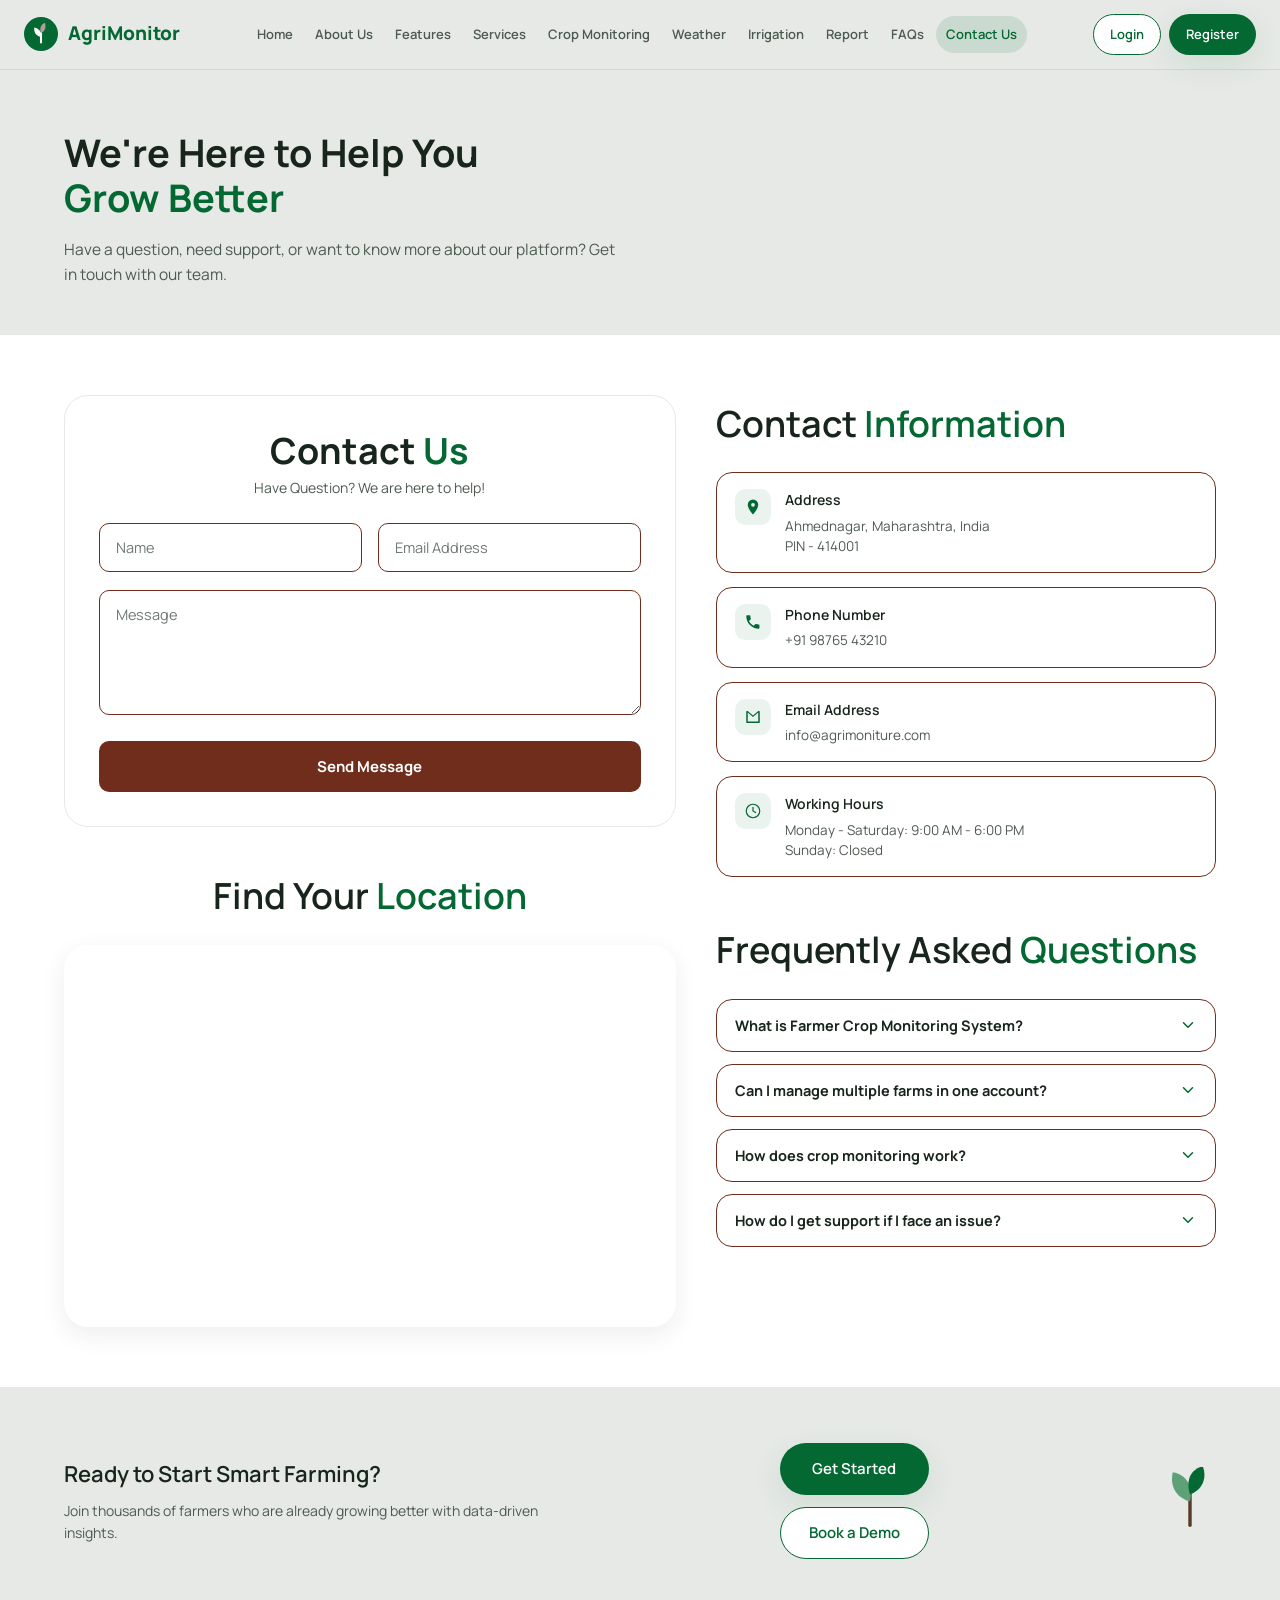
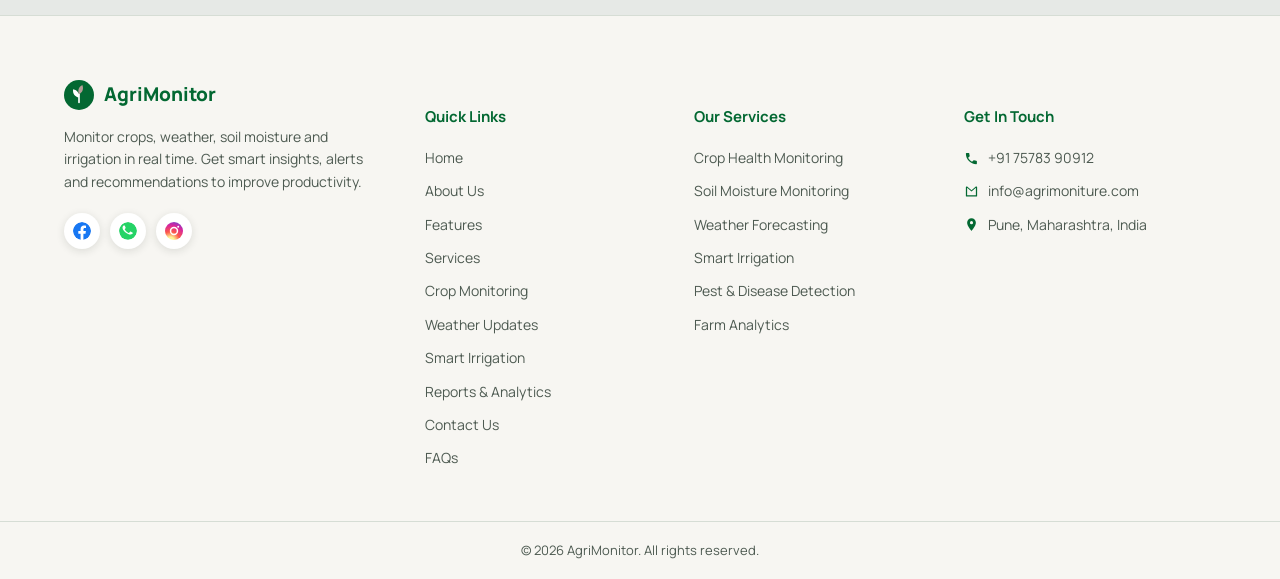
==== commit af2b893f: "Update contact.html" ====
--- a/contact.html
+++ b/contact.html
@@ -36,7 +36,7 @@
       <a href="weather.html">Weather</a>
       <a href="irrigation.html">Irrigation</a>
       <a href="report.html">Report</a>
-      <a href="#faqs">FAQs</a>
+      <a href="faqs.html">FAQs</a>
       <a href="contact.html" class="active">Contact Us</a>
     </nav>
 
@@ -293,4 +293,4 @@
 <script src="script.js"></script>
 <script src="contact.js"></script>
 </body>
-</html>+</html>
--- a/style.css
+++ b/style.css
@@ -1685,3 +1685,256 @@
   .rpt-cta-actions{ width:100%; }
   .rpt-cta-actions .btn{ flex:1; text-align:center; }
 }
+
+
+/* =========================================================
+   CONTACT US PAGE
+   ========================================================= */
+
+/* ---- Hero ---- */
+.contact-hero{ background: var(--header-grey); padding: 60px 0 48px; }
+.contact-hero h1{ font-size:38px; line-height:1.2; margin-bottom:16px; }
+.contact-hero h1 span{ color: var(--green); }
+.contact-hero p{ font-size:15.5px; max-width:560px; line-height:1.6; }
+
+/* ---- Main grid ---- */
+.contact-main{ padding: 60px 0; }
+.contact-main-grid{ display:grid; grid-template-columns: 1.1fr 0.9fr; gap: 40px; align-items:start; }
+.contact-left{ display:flex; flex-direction:column; gap:40px; }
+
+.contact-form-card{
+  border: 1px solid var(--header-grey);
+  border-radius: var(--radius-lg);
+  padding: 34px;
+}
+.contact-form-card .section-title{ text-align:center; margin-bottom:6px; }
+.contact-form-sub{ text-align:center; color: var(--ink-soft); font-size:14px; margin-bottom:24px; }
+
+.contact-form-row{ display:grid; grid-template-columns: 1fr 1fr; gap:16px; }
+.contact-form-card .form-group{ margin-bottom:18px; }
+.contact-form-card input,
+.contact-form-card textarea{
+  width:100%; padding:14px 16px;
+  border:1px solid var(--brown); border-radius: var(--radius-sm);
+  font-family:inherit; font-size:14.5px; color: var(--ink);
+  background: var(--white); resize: vertical;
+}
+.contact-form-card input::placeholder,
+.contact-form-card textarea::placeholder{ color: var(--ink-soft); opacity:.8; }
+.contact-form-card input:focus,
+.contact-form-card textarea:focus{ outline:none; border-color: var(--green); }
+.contact-form-card .form-group.has-error input,
+.contact-form-card .form-group.has-error textarea{ border-color:#B3261E; }
+.contact-form-card .field-error{
+  display:none; color:#B3261E; font-size:12px; margin-top:6px;
+}
+.contact-form-card .form-group.has-error .field-error{ display:block; }
+
+.btn-brown{
+  display:inline-flex; align-items:center; justify-content:center;
+  background: var(--brown); color:#fff; border:none;
+  padding:15px 28px; border-radius: var(--radius-sm);
+  font-weight:700; font-size:15px; cursor:pointer;
+  transition: filter .15s ease, transform .15s ease;
+  text-decoration:none; font-family:inherit;
+}
+.btn-brown:hover{ filter:brightness(1.08); }
+.contact-submit{ width:100%; }
+
+.contact-form-card .form-success{
+  display:none; align-items:center; gap:10px;
+  background: rgba(3,104,50,0.08); border:1px solid rgba(3,104,50,0.25);
+  color: var(--green-dark); border-radius: var(--radius-sm);
+  padding:13px 16px; font-size:13.5px; font-weight:600; margin-bottom:16px;
+}
+.contact-form-card .form-success.show{ display:flex; }
+
+.contact-map-block .section-title{ text-align:center; margin-bottom:20px; }
+.contact-map{
+  border-radius: var(--radius-lg); overflow:hidden;
+  box-shadow: var(--shadow-card);
+  aspect-ratio: 16/10;
+}
+.contact-map iframe{ width:100%; height:100%; border:0; display:block; }
+
+/* ---- Right column ---- */
+.contact-right .section-title{ margin-bottom:20px; }
+.contact-info-list{ list-style:none; margin:0 0 44px; padding:0; display:flex; flex-direction:column; gap:14px; }
+.contact-info-item{
+  display:flex; align-items:flex-start; gap:14px;
+  border: 1px solid var(--brown); border-radius: var(--radius-md);
+  padding: 16px 18px;
+}
+.contact-info-icon{
+  width:36px; height:36px; flex-shrink:0; border-radius:10px;
+  background: rgba(3,104,50,0.08);
+  display:flex; align-items:center; justify-content:center;
+}
+.contact-info-item h4{ font-size:14px; margin-bottom:4px; }
+.contact-info-item p{ font-size:13.5px; line-height:1.5; color: var(--ink-soft); }
+.contact-info-link{ color: var(--ink-soft); text-decoration:none; }
+.contact-info-link:hover{ color: var(--green); text-decoration:underline; }
+
+/* ---- FAQ accordion ---- */
+.faq-list{ display:flex; flex-direction:column; gap:12px; }
+.faq-item{
+  border: 1px solid var(--brown); border-radius: var(--radius-md);
+  overflow:hidden;
+}
+.faq-question{
+  width:100%; display:flex; align-items:center; justify-content:space-between; gap:12px;
+  background:none; border:none; text-align:left; cursor:pointer;
+  padding:16px 18px; font-family:inherit; font-size:14.5px; font-weight:700; color: var(--ink);
+}
+.faq-chevron{ flex-shrink:0; transition: transform .2s ease; }
+.faq-question[aria-expanded="true"] .faq-chevron{ transform: rotate(180deg); }
+.faq-answer{
+  max-height:0; overflow:hidden; transition: max-height .25s ease;
+}
+.faq-answer p{ padding: 0 18px 18px; font-size:13.5px; line-height:1.6; color: var(--ink-soft); }
+
+/* ---- CTA ---- */
+.contact-cta{ background: var(--header-grey); padding: 56px 0; }
+.contact-cta-inner{
+  display:flex; align-items:center; justify-content:space-between; gap:28px; flex-wrap:wrap;
+}
+.contact-cta-copy{ max-width:480px; }
+.contact-cta-copy h3{ font-size:22px; margin-bottom:8px; }
+.contact-cta-copy p{ font-size:14px; }
+.contact-cta-actions{ display:flex; flex-direction:column; gap:12px; flex-shrink:0; }
+.contact-cta-art{ flex-shrink:0; }
+
+/* ---- Responsive ---- */
+@media (max-width: 1100px){
+  .contact-main-grid{ grid-template-columns: 1fr; }
+}
+
+@media (max-width: 860px){
+  .contact-hero h1{ font-size:30px; }
+  .contact-form-card{ padding:26px 22px; }
+  .contact-form-row{ grid-template-columns: 1fr; gap:0; }
+  .contact-cta-inner{ flex-direction:column; text-align:center; }
+  .contact-cta-actions{ width:100%; }
+  .contact-cta-actions .btn, .contact-cta-actions .btn-brown{ width:100%; }
+}
+
+@media (max-width: 560px){
+  .contact-hero{ padding:44px 0 36px; }
+  .contact-hero h1{ font-size:26px; }
+  .contact-form-card{ padding:22px 18px; }
+  .contact-info-item{ padding:14px; }
+}
+
+
+/* =========================================================
+   FAQS PAGE
+   ========================================================= */
+
+/* ---- Hero ---- */
+.faqs-hero{ background: var(--header-grey); padding: 60px 0; }
+.faqs-hero-inner{ display:flex; align-items:center; justify-content:space-between; gap:48px; }
+.faqs-hero-copy{ max-width:520px; }
+.faqs-hero-copy h1{ font-size:38px; line-height:1.2; margin-bottom:16px; }
+.faqs-hero-copy h1 span{ color: var(--green); }
+.faqs-hero-copy > p{ font-size:15.5px; line-height:1.6; margin-bottom:26px; }
+.faqs-search{
+  display:flex; align-items:center; gap:10px;
+  background: var(--white); border: 1px solid var(--green);
+  border-radius: var(--radius-sm); padding: 14px 18px;
+  max-width:380px;
+}
+.faqs-search input{
+  border:none; outline:none; flex:1; font-family:inherit; font-size:14px;
+  color: var(--ink); background:none;
+}
+.faqs-search input::placeholder{ color: var(--green); opacity:.85; }
+.faqs-hero-art{ width:300px; flex-shrink:0; }
+
+/* ---- Category filters ---- */
+.faqs-categories{ padding: 34px 0; }
+.faqs-cat-wrap{ position:relative; }
+.faqs-cat-track{
+  display:flex; gap:18px; overflow-x:auto; scroll-behavior:smooth;
+  padding:4px 4px 8px; scrollbar-width:none;
+}
+.faqs-cat-track::-webkit-scrollbar{ display:none; }
+.faqs-cat-pill{
+  flex: 0 0 170px;
+  display:flex; flex-direction:column; align-items:center; gap:12px;
+  background: var(--white); border: 1px solid var(--brown);
+  border-radius: var(--radius-md); padding: 22px 16px;
+  font-family:inherit; font-size:14px; font-weight:700; color: var(--ink);
+  cursor:pointer; text-align:center;
+  transition: background .15s ease, border-color .15s ease, transform .15s ease;
+}
+.faqs-cat-pill:hover{ transform: translateY(-2px); }
+.faqs-cat-pill.is-active{ background: rgba(3,104,50,0.06); border-color: var(--green); }
+.faqs-cat-icon{
+  width:44px; height:44px; border-radius:50%;
+  background: var(--white); box-shadow: var(--shadow-card);
+  display:flex; align-items:center; justify-content:center;
+}
+.faqs-categories .scroll-btn--left{ left:8px; }
+.faqs-categories .scroll-btn--right{ right:8px; }
+
+/* ---- FAQ list ---- */
+.faqs-list-section{ padding: 10px 0 60px; }
+.faqs-list{ display:flex; flex-direction:column; gap:14px; max-width:900px; margin:0 auto; }
+.faqs-item{
+  border: 1px solid var(--header-grey);
+  border-radius: var(--radius-md);
+  overflow:hidden;
+  transition: border-color .15s ease;
+}
+.faqs-item.is-hidden{ display:none; }
+.faqs-question{
+  width:100%; display:flex; align-items:center; justify-content:space-between; gap:14px;
+  background:none; border:none; text-align:left; cursor:pointer;
+  padding:18px 22px; font-family:inherit; font-size:15px; font-weight:700; color: var(--ink);
+}
+.faqs-num{ color: var(--green); margin-right:4px; }
+.faqs-chevron{ flex-shrink:0; transition: transform .2s ease; }
+.faqs-question[aria-expanded="true"] .faqs-chevron{ transform: rotate(180deg); }
+.faqs-answer{ max-height:0; overflow:hidden; transition: max-height .25s ease; }
+.faqs-answer p{ padding: 0 22px 20px; font-size:14px; line-height:1.65; color: var(--ink-soft); }
+
+.faqs-empty{ display:none; text-align:center; padding: 30px 20px; color: var(--ink-soft); font-size:14.5px; }
+.faqs-empty.show{ display:block; }
+
+/* ---- CTA ---- */
+.faqs-cta{ background: var(--header-grey); padding: 56px 0; }
+.faqs-cta-inner{ display:flex; align-items:center; justify-content:space-between; gap:28px; flex-wrap:wrap; }
+.faqs-cta-copy h3{ font-size:22px; line-height:1.3; margin-bottom:8px; }
+.faqs-cta-copy h3 span{ color: var(--ink); }
+.faqs-cta-copy p{ font-size:14px; }
+.faqs-cta-actions{ display:flex; flex-direction:column; align-items:flex-start; gap:12px; }
+.faqs-cta-contacts{ display:flex; flex-direction:column; gap:6px; }
+.faqs-cta-contacts a{
+  display:flex; align-items:center; gap:8px;
+  color: var(--ink-soft); text-decoration:none; font-size:13.5px;
+}
+.faqs-cta-contacts a:hover{ color: var(--green); }
+.faqs-cta-art{ flex-shrink:0; }
+
+/* ---- Responsive ---- */
+@media (max-width: 1100px){
+  .faqs-hero-art{ width:240px; }
+}
+
+@media (max-width: 860px){
+  .faqs-hero-inner{ flex-direction:column; text-align:center; }
+  .faqs-hero-copy{ max-width:100%; }
+  .faqs-search{ margin:0 auto; }
+  .faqs-hero-art{ width:220px; }
+
+  .faqs-cta-inner{ flex-direction:column; text-align:center; }
+  .faqs-cta-actions{ align-items:center; }
+  .faqs-cta-contacts{ align-items:center; }
+}
+
+@media (max-width: 560px){
+  .faqs-hero-copy h1{ font-size:28px; }
+  .faqs-question{ padding:15px 16px; font-size:14px; }
+  .faqs-answer p{ padding:0 16px 16px; }
+  .faqs-cat-pill{ flex-basis:140px; padding:18px 12px; }
+}
